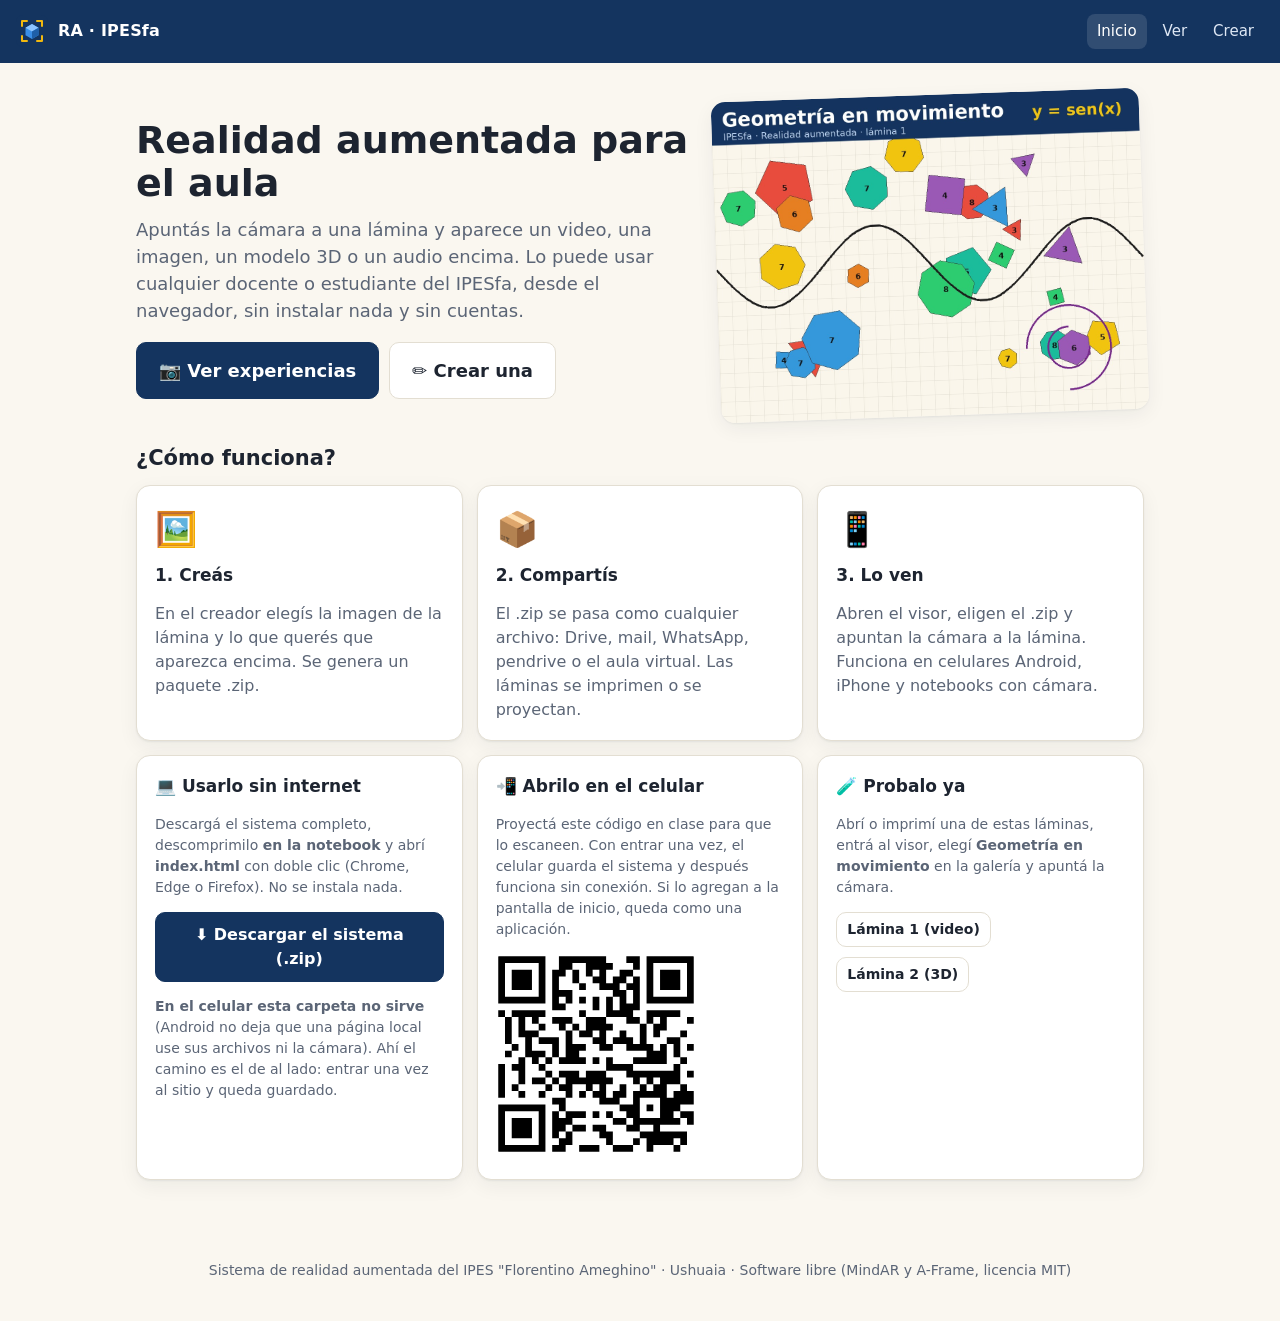
==== index.html @ a8c03796 "Add files via upload" ====
<!doctype html>
<html lang="es">
<head>
<meta charset="utf-8">
<meta name="viewport" content="width=device-width, initial-scale=1, viewport-fit=cover">
<title>Realidad aumentada · IPESfa</title>
<meta name="description" content="Sistema libre para crear y ver experiencias de realidad aumentada desde el navegador.">
<meta name="theme-color" content="#14345f">
<link rel="icon" href="img/icono.svg">
<link rel="manifest" href="manifest.webmanifest">
<style>
  /* Estilos mínimos escritos acá adentro: si el navegador no puede cargar los archivos
     de la carpeta (pasa en los celulares), al menos se lee el aviso de abajo. */
  body { font-family: system-ui, -apple-system, "Segoe UI", Roboto, sans-serif; margin: 0; background: #faf7f0; color: #1d2430; line-height: 1.5; }
  .oculto { display: none !important; }
  #sin-archivos { display: none; max-width: 660px; margin: 0 auto; padding: 22px 16px; }
  #sin-archivos .caja { background: #fff; border: 1px solid #e3ded2; border-radius: 14px; padding: 18px; }
  #sin-archivos h2 { font-size: 21px; margin: 0 0 10px; }
  #sin-archivos li { margin-bottom: 10px; }
  #sin-archivos code { background: #f0ece2; padding: 1px 5px; border-radius: 4px; }
</style>
<link rel="stylesheet" href="css/estilo.css">
<style>
  .heroe { display: grid; grid-template-columns: 1.3fr 1fr; gap: 24px; align-items: center; margin: 10px 0 8px; }
  @media (max-width: 760px) { .heroe { grid-template-columns: 1fr; } }
  .heroe img { width: 100%; border-radius: 14px; box-shadow: var(--sombra); transform: rotate(-2deg); }
  .opcion { display: grid; gap: 8px; align-content: start; text-decoration: none; color: inherit; }
  .opcion .ico { font-size: 34px; }
  .opcion:hover { border-color: var(--azul-2); }
  ol.pasos-uso li { margin-bottom: 6px; }
  #qr svg { width: 200px; height: 200px; background: #fff; border-radius: 8px; }
</style>
<script src="js/archivos.js"></script>
<script src="lib/jszip.min.js"></script>
<script src="lib/qrcode.js"></script>
</head>
<body>
<header class="barra">
  <a class="marca" href="index.html"><img src="img/icono.svg" alt="">RA · IPESfa</a>
  <nav><a href="index.html" aria-current="page">Inicio</a><a href="visor.html">Ver</a><a href="creador.html">Crear</a></nav>
</header>
<main>
  <section class="heroe">
    <div>
      <h1>Realidad aumentada para el aula</h1>
      <p class="bajada">Apuntás la cámara a una lámina y aparece un video, una imagen, un modelo 3D o un audio encima. Lo puede usar cualquier docente o estudiante del IPESfa, desde el navegador, sin instalar nada y sin cuentas.</p>
      <div class="fila">
        <a class="btn primario grande" href="visor.html">📷 Ver experiencias</a>
        <a class="btn grande" href="creador.html">✏️ Crear una</a>
      </div>
    </div>
    <img src="ejemplos/lamina-1-geometria.jpg" alt="Lámina de ejemplo">
  </section>

  <h2>¿Cómo funciona?</h2>
  <div class="grilla">
    <div class="tarjeta opcion"><span class="ico">🖼️</span><h3>1. Creás</h3><p class="suave" style="margin:0">En el creador elegís la imagen de la lámina y lo que querés que aparezca encima. Se genera un paquete .zip.</p></div>
    <div class="tarjeta opcion"><span class="ico">📦</span><h3>2. Compartís</h3><p class="suave" style="margin:0">El .zip se pasa como cualquier archivo: Drive, mail, WhatsApp, pendrive o el aula virtual. Las láminas se imprimen o se proyectan.</p></div>
    <div class="tarjeta opcion"><span class="ico">📱</span><h3>3. Lo ven</h3><p class="suave" style="margin:0">Abren el visor, eligen el .zip y apuntan la cámara a la lámina. Funciona en celulares Android, iPhone y notebooks con cámara.</p></div>
  </div>

  <div class="grilla" style="margin-top:14px">
    <section class="tarjeta" id="caja-kit">
      <h3>💻 Usarlo sin internet</h3>
      <p class="suave chico">Descargá el sistema completo, descomprimilo <b>en la notebook</b> y abrí <b>index.html</b> con doble clic (Chrome, Edge o Firefox). No se instala nada.</p>
      <button class="btn primario" id="kit">⬇️ Descargar el sistema (.zip)</button>
      <p class="chico suave" id="kit-estado"></p>
      <p class="chico suave" style="margin-bottom:0"><b>En el celular esta carpeta no sirve</b> (Android no deja que una página local use sus archivos ni la cámara). Ahí el camino es el de al lado: entrar una vez al sitio y queda guardado.</p>
    </section>
    <section class="tarjeta" id="caja-qr">
      <h3>📲 Abrilo en el celular</h3>
      <p class="suave chico">Proyectá este código en clase para que lo escaneen. Con entrar una vez, el celular guarda el sistema y después funciona sin conexión. Si lo agregan a la pantalla de inicio, queda como una aplicación.</p>
      <div id="qr"></div>
    </section>
    <section class="tarjeta">
      <h3>🧪 Probalo ya</h3>
      <p class="suave chico">Abrí o imprimí una de estas láminas, entrá al visor, elegí <b>Geometría en movimiento</b> en la galería y apuntá la cámara.</p>
      <div class="fila"><a class="btn chico" href="ejemplos/lamina-1-geometria.jpg" target="_blank">Lámina 1 (video)</a><a class="btn chico" href="ejemplos/lamina-2-solidos.jpg" target="_blank">Lámina 2 (3D)</a></div>
      <p class="chico suave" id="ej-offline" style="margin-bottom:0"></p>
    </section>
  </div>
</main>
<footer class="pie">Sistema de realidad aumentada del IPES "Florentino Ameghino" · Ushuaia · Software libre (MindAR y A-Frame, licencia MIT)</footer>
<script>
(function () {
  "use strict";
  const online = location.protocol === "http:" || location.protocol === "https:";
  if (online) {
    const qr = qrcode(0, "M"); qr.addData(location.href.replace(/index\.html.*$/, "").replace(/[?#].*$/, "")); qr.make();
    document.getElementById("qr").innerHTML = qr.createSvgTag({ cellSize: 6, margin: 2, scalable: true });
    if ("serviceWorker" in navigator) navigator.serviceWorker.register("sw.js").catch(() => {});
  } else {
    document.getElementById("caja-qr").classList.add("oculto");
    document.getElementById("caja-kit").innerHTML = "<h3>💻 Estás usando la copia sin internet</h3><p class='suave chico'>Todo funciona desde esta carpeta. Para abrir experiencias, entrá a Ver y elegí el .zip.</p>";
    document.getElementById("ej-offline").innerHTML = "Sin internet la galería no aparece: el paquete de ejemplo está en la carpeta <b>experiencias</b>, abrilo con el botón del visor.";
  }

  const btn = document.getElementById("kit"), est = document.getElementById("kit-estado");
  if (btn) btn.onclick = async () => {
    btn.disabled = true;
    try {
      const zip = new JSZip(), raiz = zip.folder("RA-IPESfa");
      let n = 0;
      const todos = ARCHIVOS_APP.concat(ARCHIVOS_KIT_EXTRA);
      for (const ruta of todos) {
        est.textContent = "Preparando… " + Math.round(100 * n++ / todos.length) + "%";
        const r = await fetch(ruta);
        if (!r.ok) throw new Error("No se pudo bajar " + ruta);
        raiz.file(ruta, await r.arrayBuffer());
      }
      raiz.file("ABRIR-ESTO.txt",
        "SISTEMA DE REALIDAD AUMENTADA - IPESfa\r\n\r\n" +
        "EN LA NOTEBOOK (es para lo que sirve esta carpeta)\r\n" +
        "  Abri index.html con doble clic (Chrome, Edge o Firefox).\r\n" +
        "  No hace falta internet ni instalar nada.\r\n" +
        "  Cuando el navegador pida permiso para la camara, aceptalo.\r\n" +
        "  Si preferis un solo archivo: visor-un-archivo.html o creador-un-archivo.html.\r\n\r\n" +
        "EN EL CELULAR (esta carpeta NO sirve)\r\n" +
        "  Android no deja que una pagina guardada en el telefono use los demas\r\n" +
        "  archivos de su carpeta, y tampoco le da permiso de camara.\r\n" +
        "  Entra UNA VEZ al sitio publicado, con internet. Queda guardado en el\r\n" +
        "  telefono y despues abre sin conexion, hasta en modo avion.\r\n" +
        "  Conviene agregarlo a la pantalla de inicio: queda como una app mas.\r\n");
      const blob = await zip.generateAsync({ type: "blob", compression: "DEFLATE" });
      const a = document.createElement("a"); a.href = URL.createObjectURL(blob); a.download = "RA-IPESfa-sin-internet.zip"; a.click();
      est.textContent = "Listo (" + (blob.size / 1048576).toFixed(1) + " MB).";
    } catch (e) { est.textContent = "Error: " + e.message; }
    btn.disabled = false;
  };
})();
</script>
<div id="sin-archivos">
  <div class="caja">
    <h2>Así no se puede abrir en el celular</h2>
    <p>Android no deja que una página guardada en el teléfono use los demás archivos de su carpeta. Por eso la ves sin formato y los botones no responden. En la notebook, en cambio, anda bien.</p>
    <p><b>En el celular tenés dos caminos:</b></p>
    <ol>
      <li><b>El recomendado:</b> entrá una vez al sitio publicado, con internet. Queda guardado en el teléfono y de ahí en adelante abre sin conexión, incluso en modo avión. Si lo agregás a la pantalla de inicio, queda como una aplicación más.</li>
      <li>Abrir <code>visor-un-archivo.html</code> o <code>creador-un-archivo.html</code>, que están en esta misma carpeta y traen todo adentro. Vas a ver la pantalla bien, pero la cámara igual necesita que la página venga de internet: el teléfono no le da permiso a un archivo suelto.</li>
    </ol>
  </div>
</div>
<script>
/* Si los archivos de la carpeta no se cargaron, mostramos el aviso en vez de una página muerta. */
window.addEventListener("load", function () {
  var jsOk = (typeof JSZip !== "undefined");
  var barra = document.querySelector("header.barra");
  var cssOk = barra && getComputedStyle(barra).backgroundColor === "rgb(20, 52, 95)";
  if (jsOk && cssOk) return;
  var sin = document.getElementById("sin-archivos");
  document.querySelectorAll("main, header, footer").forEach(function (e) { e.style.display = "none"; });
  sin.style.display = "block";
});
</script>
</body>
</html>
---- css/estilo.css ----
:root {
  --azul: #14345f;
  --azul-2: #1f4f8a;
  --ambar: #f1b80f;
  --papel: #faf7f0;
  --tarjeta: #ffffff;
  --texto: #1d2430;
  --suave: #5b6576;
  --borde: #e3ded2;
  --ok: #1e8e5a;
  --aviso: #c27c0e;
  --mal: #c0392b;
  --radio: 14px;
  --sombra: 0 1px 2px rgba(20, 30, 50, .06), 0 6px 20px rgba(20, 30, 50, .06);
  color-scheme: light;
}
@media (prefers-color-scheme: dark) {
  :root {
    --papel: #12161d; --tarjeta: #1b212b; --texto: #e8ebf0; --suave: #9aa5b6; --borde: #2b3442;
    --azul-2: #6ea0e0; --sombra: 0 1px 2px rgba(0,0,0,.3), 0 6px 20px rgba(0,0,0,.25); color-scheme: dark;
  }
}
* { box-sizing: border-box; }
html, body { margin: 0; }
body {
  font-family: system-ui, -apple-system, "Segoe UI", Roboto, Ubuntu, "Noto Sans", sans-serif;
  background: var(--papel); color: var(--texto); line-height: 1.5; font-size: 16px;
}
a { color: var(--azul-2); }
.barra {
  background: var(--azul); color: #fff; padding: 14px 16px;
  display: flex; align-items: center; gap: 12px; flex-wrap: wrap;
}
.barra .marca { display: flex; align-items: center; gap: 10px; color: #fff; text-decoration: none; font-weight: 700; letter-spacing: .2px; }
.barra .marca img { width: 32px; height: 32px; }
.barra nav { margin-left: auto; display: flex; gap: 6px; flex-wrap: wrap; }
.barra nav a { color: #dfe8f5; text-decoration: none; padding: 6px 10px; border-radius: 8px; font-size: 15px; }
.barra nav a:hover, .barra nav a[aria-current] { background: rgba(255,255,255,.12); color: #fff; }
main { max-width: 1040px; margin: 0 auto; padding: 22px 16px 60px; }
h1 { font-size: clamp(26px, 4.5vw, 38px); line-height: 1.15; margin: 8px 0 10px; }
h2 { font-size: 21px; margin: 28px 0 10px; }
h3 { font-size: 17px; margin: 0 0 6px; }
p.bajada { color: var(--suave); font-size: 18px; margin-top: 0; max-width: 720px; }
.tarjeta { background: var(--tarjeta); border: 1px solid var(--borde); border-radius: var(--radio); padding: 18px; box-shadow: var(--sombra); }
.grilla { display: grid; gap: 14px; grid-template-columns: repeat(auto-fill, minmax(250px, 1fr)); }
.btn {
  appearance: none; border: 1px solid var(--borde); background: var(--tarjeta); color: var(--texto);
  font: inherit; font-weight: 600; padding: 10px 16px; border-radius: 10px; cursor: pointer;
  display: inline-flex; align-items: center; gap: 8px; text-decoration: none; min-height: 44px;
}
.btn:hover { border-color: var(--azul-2); }
.btn:disabled { opacity: .5; cursor: not-allowed; }
.btn.primario { background: var(--azul); color: #fff; border-color: var(--azul); }
.btn.primario:hover { background: var(--azul-2); }
.btn.grande { font-size: 18px; padding: 14px 22px; min-height: 54px; }
.btn.chico { padding: 6px 10px; min-height: 34px; font-size: 14px; }
.btn.peligro { color: var(--mal); }
.fila { display: flex; gap: 10px; flex-wrap: wrap; align-items: center; }
.suave { color: var(--suave); }
.chico { font-size: 14px; }
.oculto { display: none !important; }
.zona-soltar {
  border: 2px dashed var(--borde); border-radius: var(--radio); padding: 26px 16px; text-align: center;
  color: var(--suave); transition: border-color .15s, background .15s; cursor: pointer; background: var(--tarjeta);
}
.zona-soltar.encima { border-color: var(--azul-2); background: rgba(31,79,138,.06); }
.aviso { border-left: 4px solid var(--aviso); background: rgba(241,184,15,.12); padding: 10px 14px; border-radius: 8px; }
.error { border-left: 4px solid var(--mal); background: rgba(192,57,43,.1); padding: 10px 14px; border-radius: 8px; }
.okmsg { border-left: 4px solid var(--ok); background: rgba(30,142,90,.1); padding: 10px 14px; border-radius: 8px; }
.item-lista { display: flex; gap: 12px; align-items: center; padding: 10px; border: 1px solid var(--borde); border-radius: 12px; background: var(--tarjeta); }
.item-lista img { width: 64px; height: 64px; object-fit: cover; border-radius: 8px; background: #ddd; flex: none; }
.item-lista .info { flex: 1; min-width: 0; }
.item-lista .info b { display: block; overflow: hidden; text-overflow: ellipsis; white-space: nowrap; }
.lista { display: grid; gap: 10px; }
.miniaturas { display: flex; gap: 10px; flex-wrap: wrap; }
.miniaturas figure { margin: 0; width: 140px; }
.miniaturas img { width: 140px; height: 105px; object-fit: contain; background: #eee; border-radius: 8px; border: 1px solid var(--borde); }
.miniaturas figcaption { font-size: 13px; color: var(--suave); }
label.campo { display: grid; gap: 4px; font-weight: 600; font-size: 15px; }
input[type=text], textarea, select {
  font: inherit; padding: 9px 11px; border-radius: 9px; border: 1px solid var(--borde); background: var(--tarjeta); color: var(--texto); width: 100%;
}
textarea { min-height: 70px; resize: vertical; }
input[type=range] { width: 100%; }
.progreso { height: 10px; background: var(--borde); border-radius: 99px; overflow: hidden; }
.progreso > div { height: 100%; width: 0; background: var(--azul-2); transition: width .2s; }
footer.pie { text-align: center; color: var(--suave); font-size: 14px; padding: 20px 16px 40px; }

/* ---- Pantalla de RA ---- */
#ra { position: fixed; inset: 0; z-index: 50; background: #000; overflow: hidden; }
.ra-hud { position: fixed; z-index: 60; left: 0; right: 0; top: 0; display: flex; gap: 8px; padding: 12px; justify-content: space-between; pointer-events: none; }
.ra-hud .btn { pointer-events: auto; background: rgba(0,0,0,.55); color: #fff; border-color: rgba(255,255,255,.25); backdrop-filter: blur(4px); }
.ra-escaneo {
  position: fixed; z-index: 60; left: 50%; bottom: 22px; transform: translateX(-50%); width: min(92vw, 520px);
  background: rgba(0,0,0,.62); color: #fff; border-radius: 16px; padding: 12px 14px; text-align: center; pointer-events: none;
  backdrop-filter: blur(4px);
}
.ra-escaneo .tiras { display: flex; gap: 8px; justify-content: center; margin-top: 8px; overflow: hidden; }
.ra-escaneo img { height: 54px; border-radius: 6px; border: 2px solid rgba(255,255,255,.7); }
.ra-escaneo .mira { width: 46px; height: 46px; margin: 0 auto 6px; border: 3px solid var(--ambar); border-radius: 10px; animation: latido 1.4s ease-in-out infinite; }
@keyframes latido { 50% { transform: scale(.82); opacity: .6; } }
.ra-cargando { position: fixed; z-index: 61; inset: 0; display: grid; place-items: center; color: #fff; text-align: center; pointer-events: none; }
.ra-cargando .rueda { width: 48px; height: 48px; border: 5px solid rgba(255,255,255,.25); border-top-color: var(--ambar); border-radius: 50%; animation: gira 1s linear infinite; margin: 0 auto 12px; }
@keyframes gira { to { transform: rotate(360deg); } }
.ra-error { position: fixed; z-index: 62; left: 16px; right: 16px; top: 80px; background: #fff; color: #222; border-radius: 14px; padding: 16px; max-width: 520px; margin: 0 auto; }
.a-enter-vr, .a-enter-ar, .a-orientation-modal { display: none !important; }
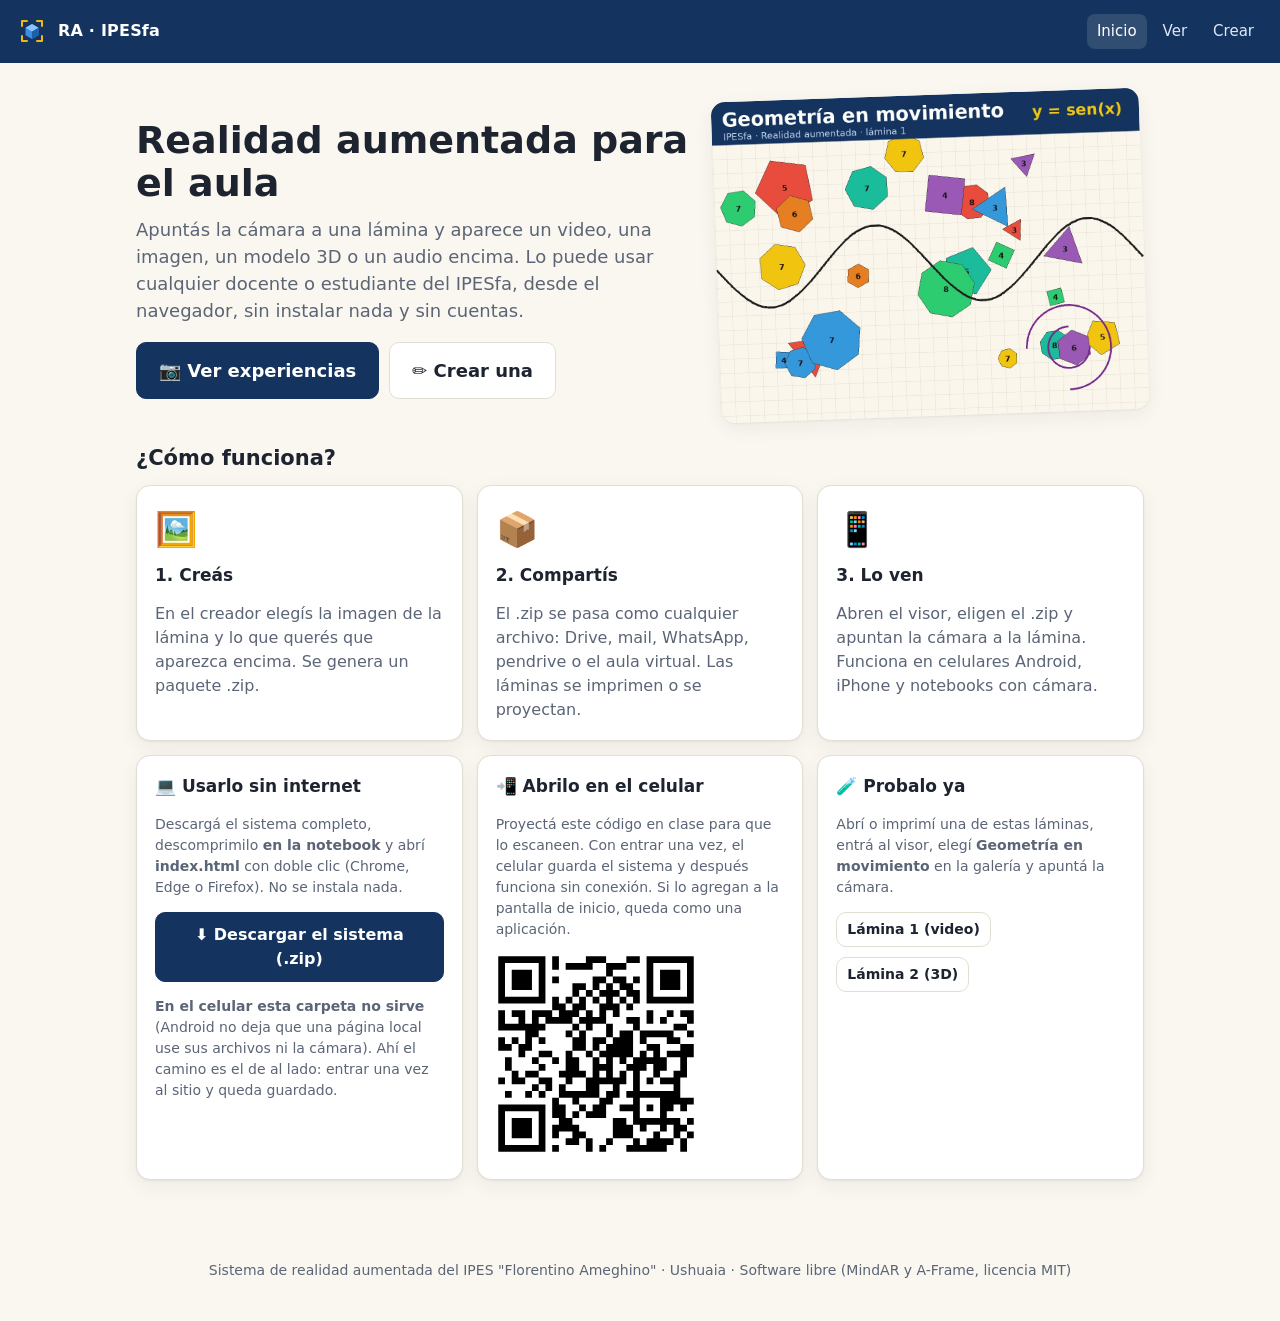
==== commit 7c022f11: "Add files via upload" ====
--- a/index.html
+++ b/index.html
@@ -133,11 +133,12 @@
   <div class="caja">
     <h2>Así no se puede abrir en el celular</h2>
     <p>Android no deja que una página guardada en el teléfono use los demás archivos de su carpeta. Por eso la ves sin formato y los botones no responden. En la notebook, en cambio, anda bien.</p>
-    <p><b>En el celular tenés dos caminos:</b></p>
+    <p><b>En el celular hay dos caminos, los dos sin instalar nada en el teléfono:</b></p>
     <ol>
-      <li><b>El recomendado:</b> entrá una vez al sitio publicado, con internet. Queda guardado en el teléfono y de ahí en adelante abre sin conexión, incluso en modo avión. Si lo agregás a la pantalla de inicio, queda como una aplicación más.</li>
-      <li>Abrir <code>visor-un-archivo.html</code> o <code>creador-un-archivo.html</code>, que están en esta misma carpeta y traen todo adentro. Vas a ver la pantalla bien, pero la cámara igual necesita que la página venga de internet: el teléfono no le da permiso a un archivo suelto.</li>
+      <li><b>Sin internet, sirviendo desde la notebook.</b> Abrí una terminal en esta carpeta y corré <code>python3 servidor.py</code>. Te muestra una dirección tipo <code>https://192.168.0.10:8443</code>: los celulares entran ahí estando en la misma red Wi-Fi. La primera vez el navegador avisa que el certificado no es conocido, se toca Configuración avanzada y Continuar. De ahí en más la cámara funciona.</li>
+      <li><b>Con internet una sola vez.</b> Entrás al sitio publicado y queda guardado en el teléfono: después abre sin conexión, hasta en modo avión. Sirve para que se lo lleven a la casa.</li>
     </ol>
+    <p class="chico">En esta carpeta también están <code>visor-un-archivo.html</code> y <code>creador-un-archivo.html</code>, que traen todo adentro: en el celular se ven bien y permiten armar experiencias, pero para la cámara hace falta alguno de los dos caminos de arriba.</p>
   </div>
 </div>
 <script>
--- a/css/estilo.css
+++ b/css/estilo.css
@@ -104,3 +104,22 @@
 @keyframes gira { to { transform: rotate(360deg); } }
 .ra-error { position: fixed; z-index: 62; left: 16px; right: 16px; top: 80px; background: #fff; color: #222; border-radius: 14px; padding: 16px; max-width: 520px; margin: 0 auto; }
 .a-enter-vr, .a-enter-ar, .a-orientation-modal { display: none !important; }
+
+/* ---- Lector de QR ---- */
+.qr-capa { position: fixed; inset: 0; z-index: 70; background: #000; display: grid; place-items: center; }
+.qr-capa .qr-video { position: absolute; inset: 0; width: 100%; height: 100%; object-fit: cover; }
+.qr-capa .qr-marco { position: relative; width: min(68vw, 280px); aspect-ratio: 1; border: 3px solid var(--ambar); border-radius: 18px; box-shadow: 0 0 0 100vmax rgba(0,0,0,.45); }
+.qr-capa .qr-texto { position: absolute; left: 16px; right: 16px; bottom: 112px; text-align: center; color: #fff; font-weight: 600; text-shadow: 0 1px 4px #000; }
+.qr-capa .qr-cerrar { position: absolute; left: 50%; transform: translateX(-50%); bottom: 36px; background: rgba(0,0,0,.6); color: #fff; border-color: rgba(255,255,255,.3); }
+
+/* ---- Hoja para imprimir ---- */
+.hoja { max-width: 760px; margin: 0 auto; }
+.hoja .lamina-img { width: 100%; border: 1px solid #ccc; border-radius: 6px; }
+.hoja .pie-qr { display: flex; gap: 18px; align-items: center; margin-top: 14px; }
+.hoja .pie-qr svg { width: 150px; height: 150px; flex: none; background: #fff; }
+@media print {
+  body { background: #fff; }
+  .barra, .pie, .no-imprimir { display: none !important; }
+  .hoja { max-width: none; }
+  .hoja .salto { page-break-after: always; }
+}
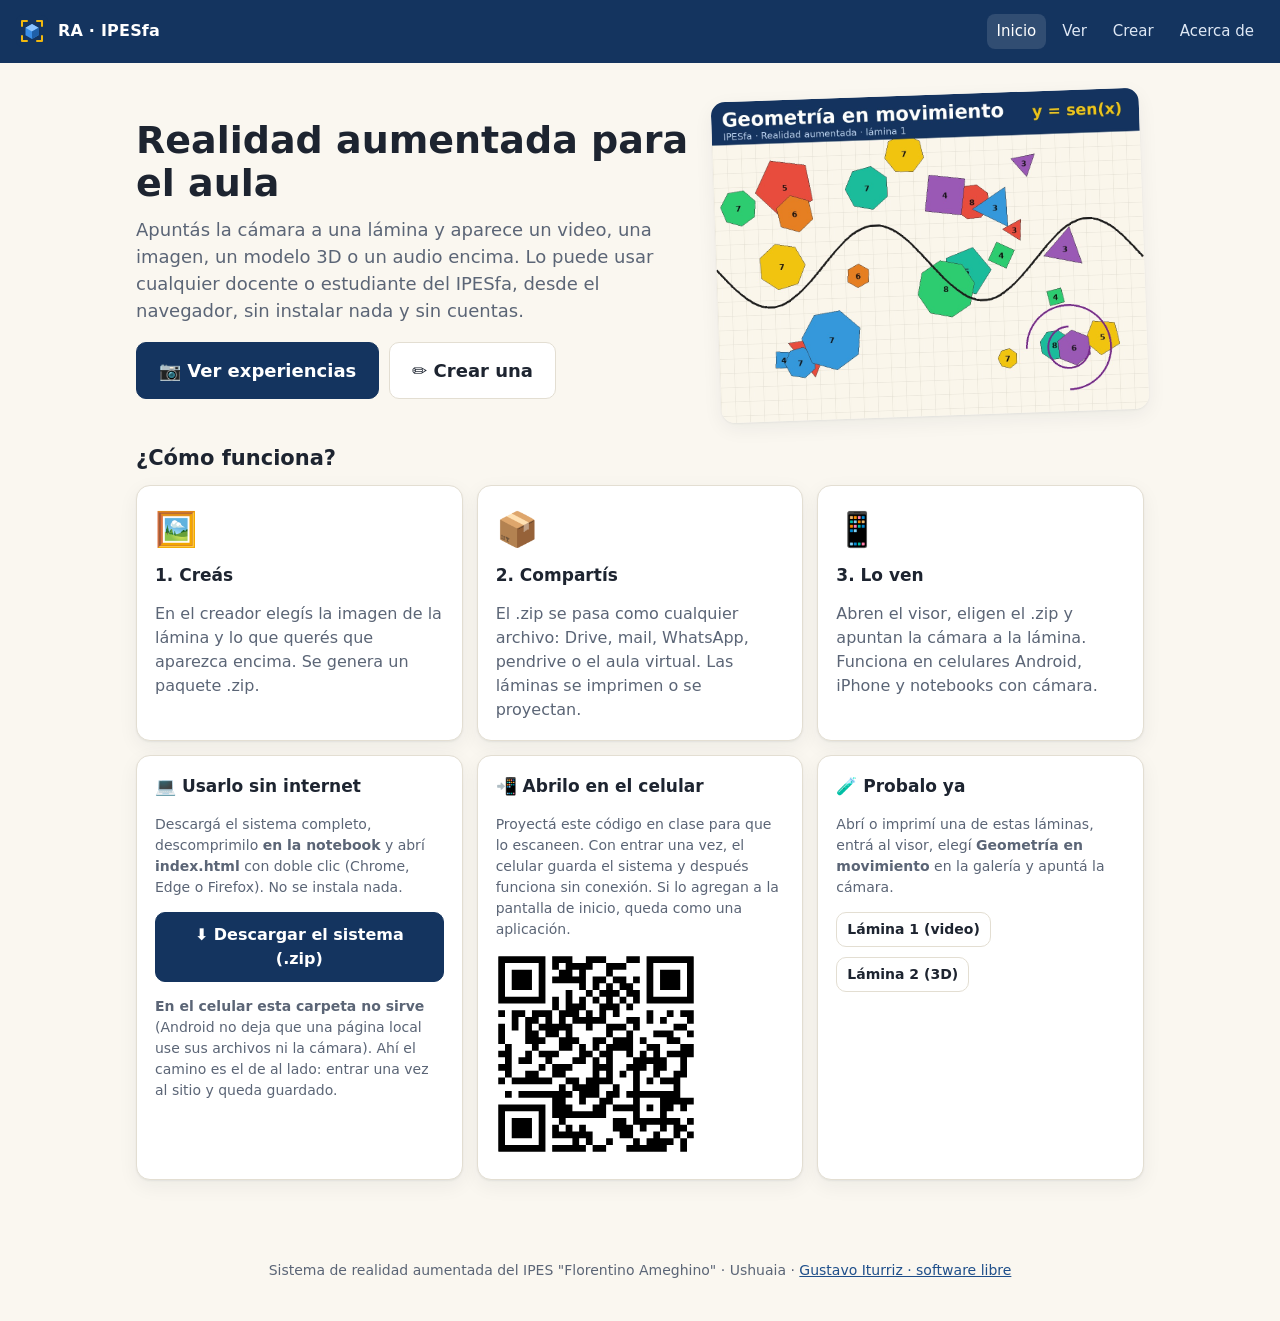
==== commit c942545c: "Add files via upload" ====
--- a/index.html
+++ b/index.html
@@ -37,7 +37,7 @@
 <body>
 <header class="barra">
   <a class="marca" href="index.html"><img src="img/icono.svg" alt="">RA · IPESfa</a>
-  <nav><a href="index.html" aria-current="page">Inicio</a><a href="visor.html">Ver</a><a href="creador.html">Crear</a></nav>
+  <nav><a href="index.html" aria-current="page">Inicio</a><a href="visor.html">Ver</a><a href="creador.html">Crear</a><a href="acerca.html">Acerca de</a></nav>
 </header>
 <main>
   <section class="heroe">
@@ -80,7 +80,7 @@
     </section>
   </div>
 </main>
-<footer class="pie">Sistema de realidad aumentada del IPES "Florentino Ameghino" · Ushuaia · Software libre (MindAR y A-Frame, licencia MIT)</footer>
+<footer class="pie">Sistema de realidad aumentada del IPES "Florentino Ameghino" · Ushuaia · <a href="acerca.html">Gustavo Iturriz · software libre</a></footer>
 <script>
 (function () {
   "use strict";
--- a/css/estilo.css
+++ b/css/estilo.css
@@ -60,9 +60,19 @@
 .chico { font-size: 14px; }
 .oculto { display: none !important; }
 .zona-soltar {
-  border: 2px dashed var(--borde); border-radius: var(--radio); padding: 26px 16px; text-align: center;
+  display: grid; justify-items: center; gap: 4px;
+  border: 2px dashed var(--borde); border-radius: var(--radio); padding: 24px 16px; text-align: center;
   color: var(--suave); transition: border-color .15s, background .15s; cursor: pointer; background: var(--tarjeta);
 }
+.zona-soltar .icono { font-size: 40px; line-height: 1; }
+.zona-soltar .titulo { font-size: 18px; color: var(--texto); }
+/* Las dos formas de abrir una experiencia, una al lado de la otra */
+.entrada { display: grid; gap: 12px; grid-template-columns: 1fr 1fr; align-items: stretch; }
+.entrada > * { margin: 0; }
+.entrada .btn { justify-content: center; flex-direction: column; gap: 6px; padding: 24px 16px; border-radius: var(--radio); text-align: center; }
+.entrada .btn .icono { font-size: 40px; line-height: 1; }
+.entrada .btn .chico { font-weight: 400; opacity: .85; }
+@media (max-width: 560px) { .entrada { grid-template-columns: 1fr; } }
 .zona-soltar.encima { border-color: var(--azul-2); background: rgba(31,79,138,.06); }
 .aviso { border-left: 4px solid var(--aviso); background: rgba(241,184,15,.12); padding: 10px 14px; border-radius: 8px; }
 .error { border-left: 4px solid var(--mal); background: rgba(192,57,43,.1); padding: 10px 14px; border-radius: 8px; }
@@ -123,3 +133,36 @@
   .hoja { max-width: none; }
   .hoja .salto { page-break-after: always; }
 }
+
+/* Pantallas angostas: que la fila de cada experiencia no se desborde */
+@media (max-width: 430px) {
+  .item-lista { flex-wrap: wrap; }
+  .item-lista .btn { flex: 1 1 100%; justify-content: center; }
+  .item-lista .info { flex: 1 1 60%; }
+}
+
+.ra-enlace {
+  position: fixed; z-index: 63; left: 50%; transform: translateX(-50%); bottom: 96px;
+  background: rgba(20,52,95,.92); color: #fff; border-color: rgba(255,255,255,.25);
+  backdrop-filter: blur(4px); max-width: 86vw;
+}
+
+/* Cartel de rompecabezas completado */
+.ra-festejo {
+  position: fixed; z-index: 64; left: 50%; top: 50%; transform: translate(-50%, -50%) scale(1);
+  background: rgba(20,52,95,.94); color: #fff; padding: 22px 30px; border-radius: 20px;
+  font-size: 26px; font-weight: 700; text-align: center; max-width: 84vw;
+  box-shadow: 0 10px 40px rgba(0,0,0,.45); animation: festejo .45s ease-out;
+  display: grid; gap: 8px; justify-items: center; transition: opacity .7s, transform .7s;
+}
+.ra-festejo span { font-size: 46px; }
+.ra-festejo.se-va { opacity: 0; transform: translate(-50%, -50%) scale(.9); }
+@keyframes festejo { from { transform: translate(-50%, -50%) scale(.6); opacity: 0; } }
+
+/* Tira de imágenes a ordenar, en el creador */
+.tira-fotos { display: flex; gap: 8px; flex-wrap: wrap; margin: 6px 0; }
+.foto-orden { position: relative; width: 92px; display: grid; gap: 4px; justify-items: center; }
+.foto-orden img { width: 92px; height: 70px; object-fit: contain; background: #fff; border: 1px solid var(--borde); border-radius: 6px; }
+.foto-orden .num { position: absolute; left: 4px; top: 4px; background: var(--azul); color: #fff; border-radius: 99px; width: 22px; height: 22px; display: grid; place-items: center; font-size: 12px; font-weight: 700; }
+.foto-orden .flechas { display: flex; gap: 4px; }
+.foto-orden .flechas .btn { padding: 2px 8px; min-height: 28px; }
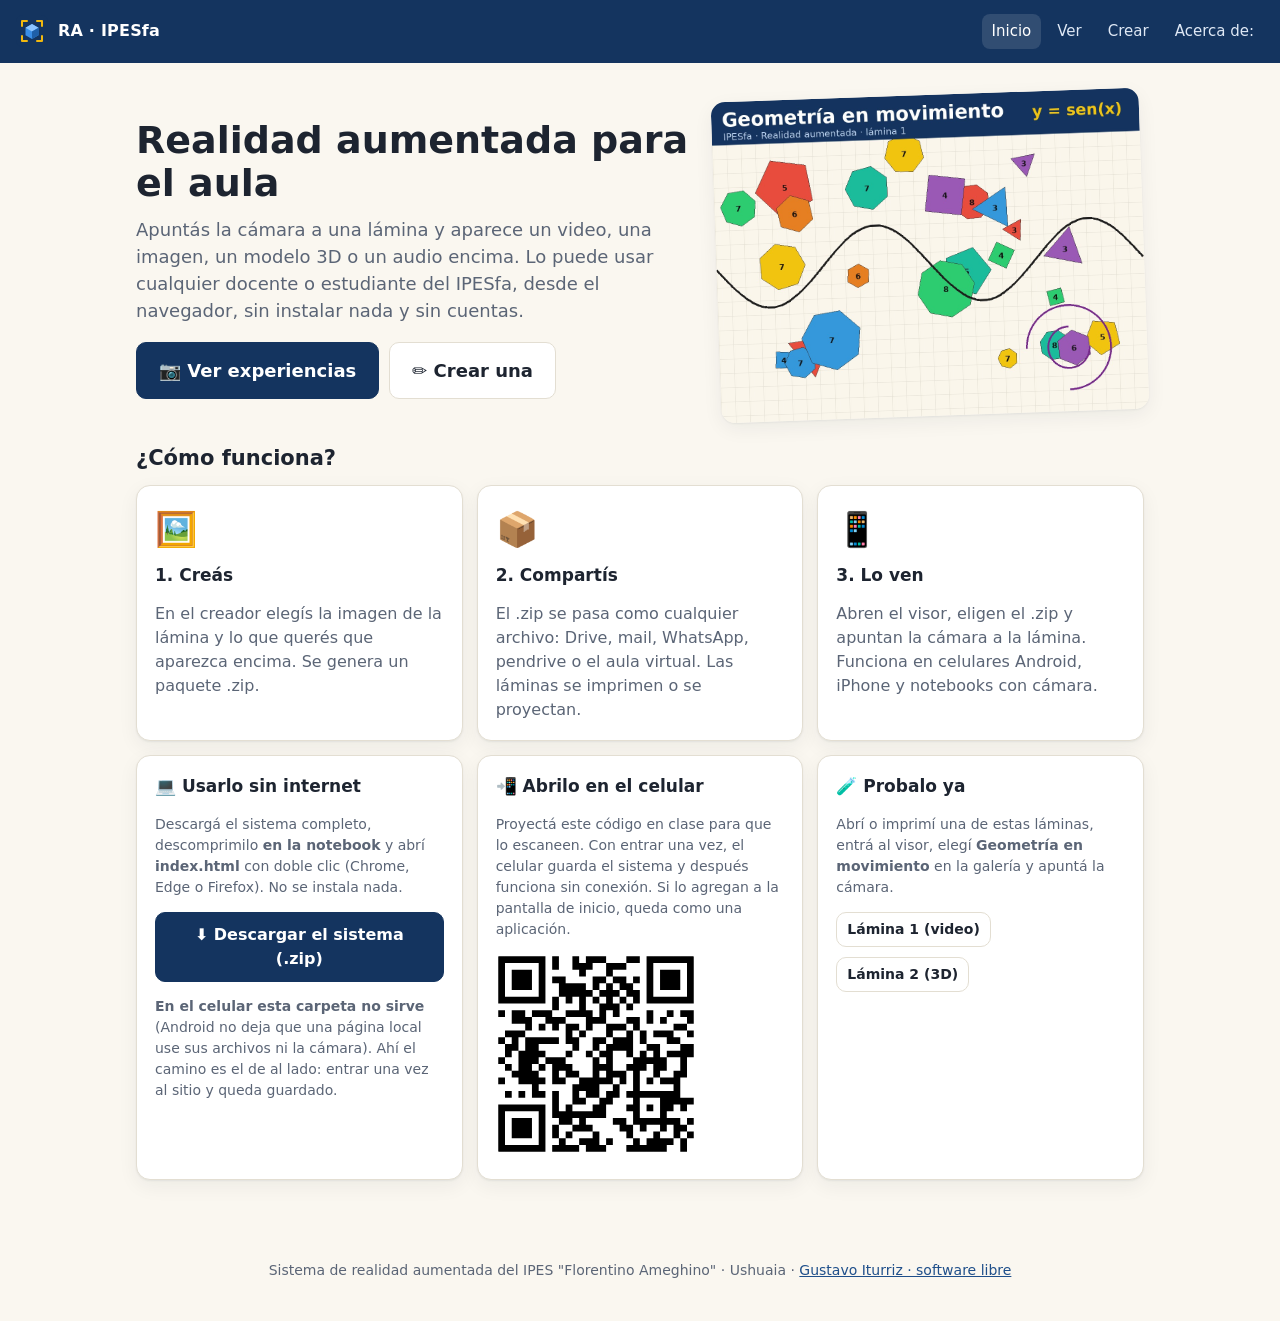
==== commit e3d215db: "Update index.html" ====
--- a/index.html
+++ b/index.html
@@ -37,7 +37,7 @@
 <body>
 <header class="barra">
   <a class="marca" href="index.html"><img src="img/icono.svg" alt="">RA · IPESfa</a>
-  <nav><a href="index.html" aria-current="page">Inicio</a><a href="visor.html">Ver</a><a href="creador.html">Crear</a><a href="acerca.html">Acerca de</a></nav>
+  <nav><a href="index.html" aria-current="page">Inicio</a><a href="visor.html">Ver</a><a href="creador.html">Crear</a><a href="acerca.html">Acerca de:</a></nav>
 </header>
 <main>
   <section class="heroe">
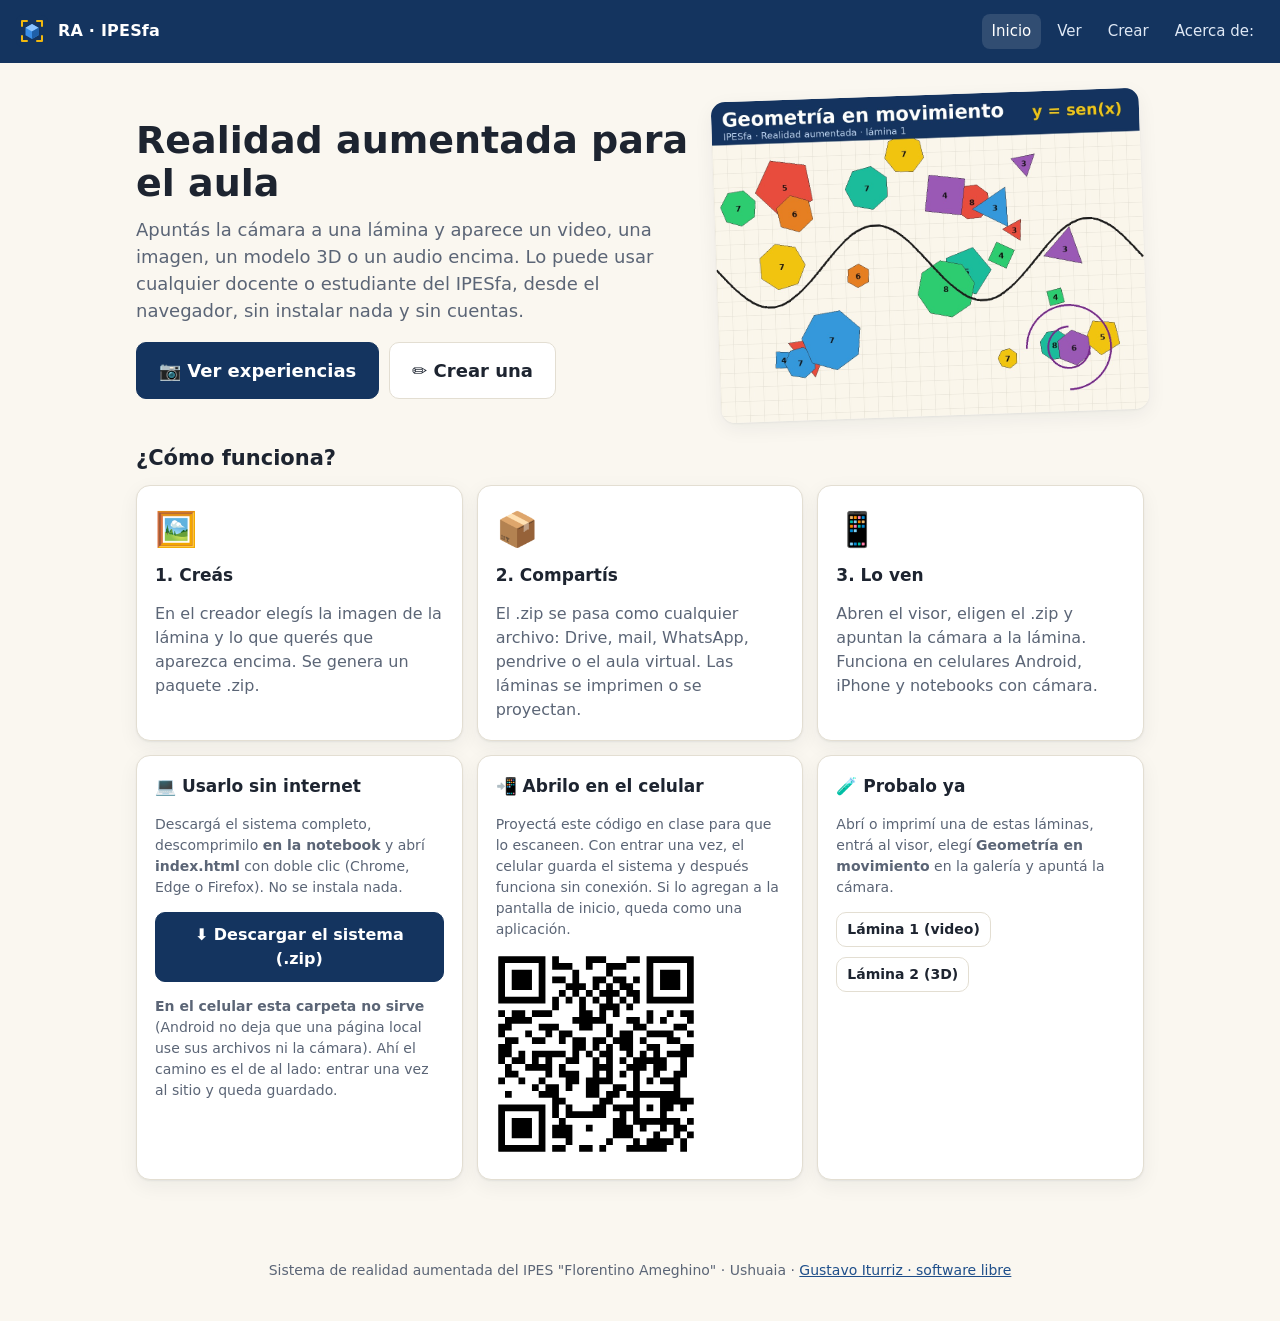
==== commit 23d2c24c: "Update index.html" ====
--- a/index.html
+++ b/index.html
@@ -109,7 +109,7 @@
         raiz.file(ruta, await r.arrayBuffer());
       }
       raiz.file("ABRIR-ESTO.txt",
-        "SISTEMA DE REALIDAD AUMENTADA - IPESfa\r\n\r\n" +
+        "SISTEMA DE REALIDAD AUMENTADA - IPESfa \r\n\r\n" +
         "EN LA NOTEBOOK (es para lo que sirve esta carpeta)\r\n" +
         "  Abri index.html con doble clic (Chrome, Edge o Firefox).\r\n" +
         "  No hace falta internet ni instalar nada.\r\n" +
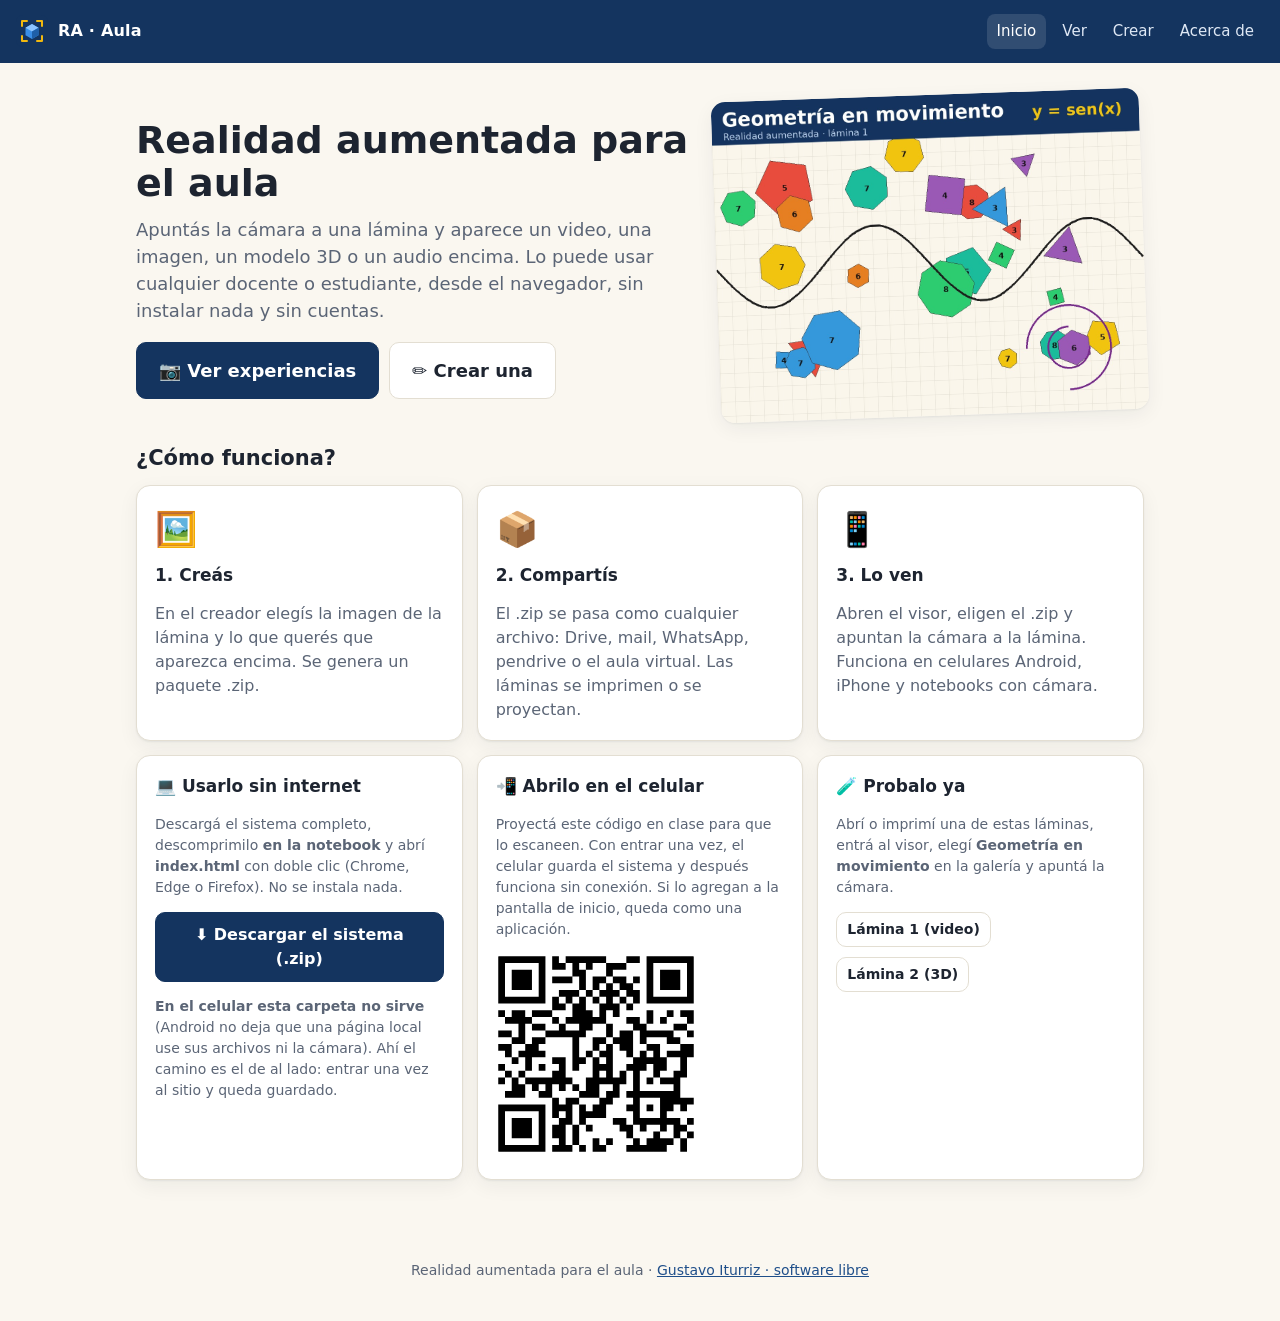
==== commit a5424f74: "Add files via upload" ====
--- a/index.html
+++ b/index.html
@@ -3,7 +3,7 @@
 <head>
 <meta charset="utf-8">
 <meta name="viewport" content="width=device-width, initial-scale=1, viewport-fit=cover">
-<title>Realidad aumentada · IPESfa</title>
+<title>Realidad aumentada para el aula</title>
 <meta name="description" content="Sistema libre para crear y ver experiencias de realidad aumentada desde el navegador.">
 <meta name="theme-color" content="#14345f">
 <link rel="icon" href="img/icono.svg">
@@ -36,14 +36,14 @@
 </head>
 <body>
 <header class="barra">
-  <a class="marca" href="index.html"><img src="img/icono.svg" alt="">RA · IPESfa</a>
-  <nav><a href="index.html" aria-current="page">Inicio</a><a href="visor.html">Ver</a><a href="creador.html">Crear</a><a href="acerca.html">Acerca de:</a></nav>
+  <a class="marca" href="index.html"><img src="img/icono.svg" alt="">RA · Aula</a>
+  <nav><a href="index.html" aria-current="page">Inicio</a><a href="visor.html">Ver</a><a href="creador.html">Crear</a><a href="acerca.html">Acerca de</a></nav>
 </header>
 <main>
   <section class="heroe">
     <div>
       <h1>Realidad aumentada para el aula</h1>
-      <p class="bajada">Apuntás la cámara a una lámina y aparece un video, una imagen, un modelo 3D o un audio encima. Lo puede usar cualquier docente o estudiante del IPESfa, desde el navegador, sin instalar nada y sin cuentas.</p>
+      <p class="bajada">Apuntás la cámara a una lámina y aparece un video, una imagen, un modelo 3D o un audio encima. Lo puede usar cualquier docente o estudiante, desde el navegador, sin instalar nada y sin cuentas.</p>
       <div class="fila">
         <a class="btn primario grande" href="visor.html">📷 Ver experiencias</a>
         <a class="btn grande" href="creador.html">✏️ Crear una</a>
@@ -80,7 +80,7 @@
     </section>
   </div>
 </main>
-<footer class="pie">Sistema de realidad aumentada del IPES "Florentino Ameghino" · Ushuaia · <a href="acerca.html">Gustavo Iturriz · software libre</a></footer>
+<footer class="pie">Realidad aumentada para el aula · <a href="acerca.html">Gustavo Iturriz · software libre</a></footer>
 <script>
 (function () {
   "use strict";
@@ -99,7 +99,7 @@
   if (btn) btn.onclick = async () => {
     btn.disabled = true;
     try {
-      const zip = new JSZip(), raiz = zip.folder("RA-IPESfa");
+      const zip = new JSZip(), raiz = zip.folder("realidad-aumentada");
       let n = 0;
       const todos = ARCHIVOS_APP.concat(ARCHIVOS_KIT_EXTRA);
       for (const ruta of todos) {
@@ -109,7 +109,7 @@
         raiz.file(ruta, await r.arrayBuffer());
       }
       raiz.file("ABRIR-ESTO.txt",
-        "SISTEMA DE REALIDAD AUMENTADA - IPESfa \r\n\r\n" +
+        "REALIDAD AUMENTADA PARA EL AULA\r\n\r\n" +
         "EN LA NOTEBOOK (es para lo que sirve esta carpeta)\r\n" +
         "  Abri index.html con doble clic (Chrome, Edge o Firefox).\r\n" +
         "  No hace falta internet ni instalar nada.\r\n" +
@@ -122,7 +122,7 @@
         "  telefono y despues abre sin conexion, hasta en modo avion.\r\n" +
         "  Conviene agregarlo a la pantalla de inicio: queda como una app mas.\r\n");
       const blob = await zip.generateAsync({ type: "blob", compression: "DEFLATE" });
-      const a = document.createElement("a"); a.href = URL.createObjectURL(blob); a.download = "RA-IPESfa-sin-internet.zip"; a.click();
+      const a = document.createElement("a"); a.href = URL.createObjectURL(blob); a.download = "realidad-aumentada-sin-internet.zip"; a.click();
       est.textContent = "Listo (" + (blob.size / 1048576).toFixed(1) + " MB).";
     } catch (e) { est.textContent = "Error: " + e.message; }
     btn.disabled = false;
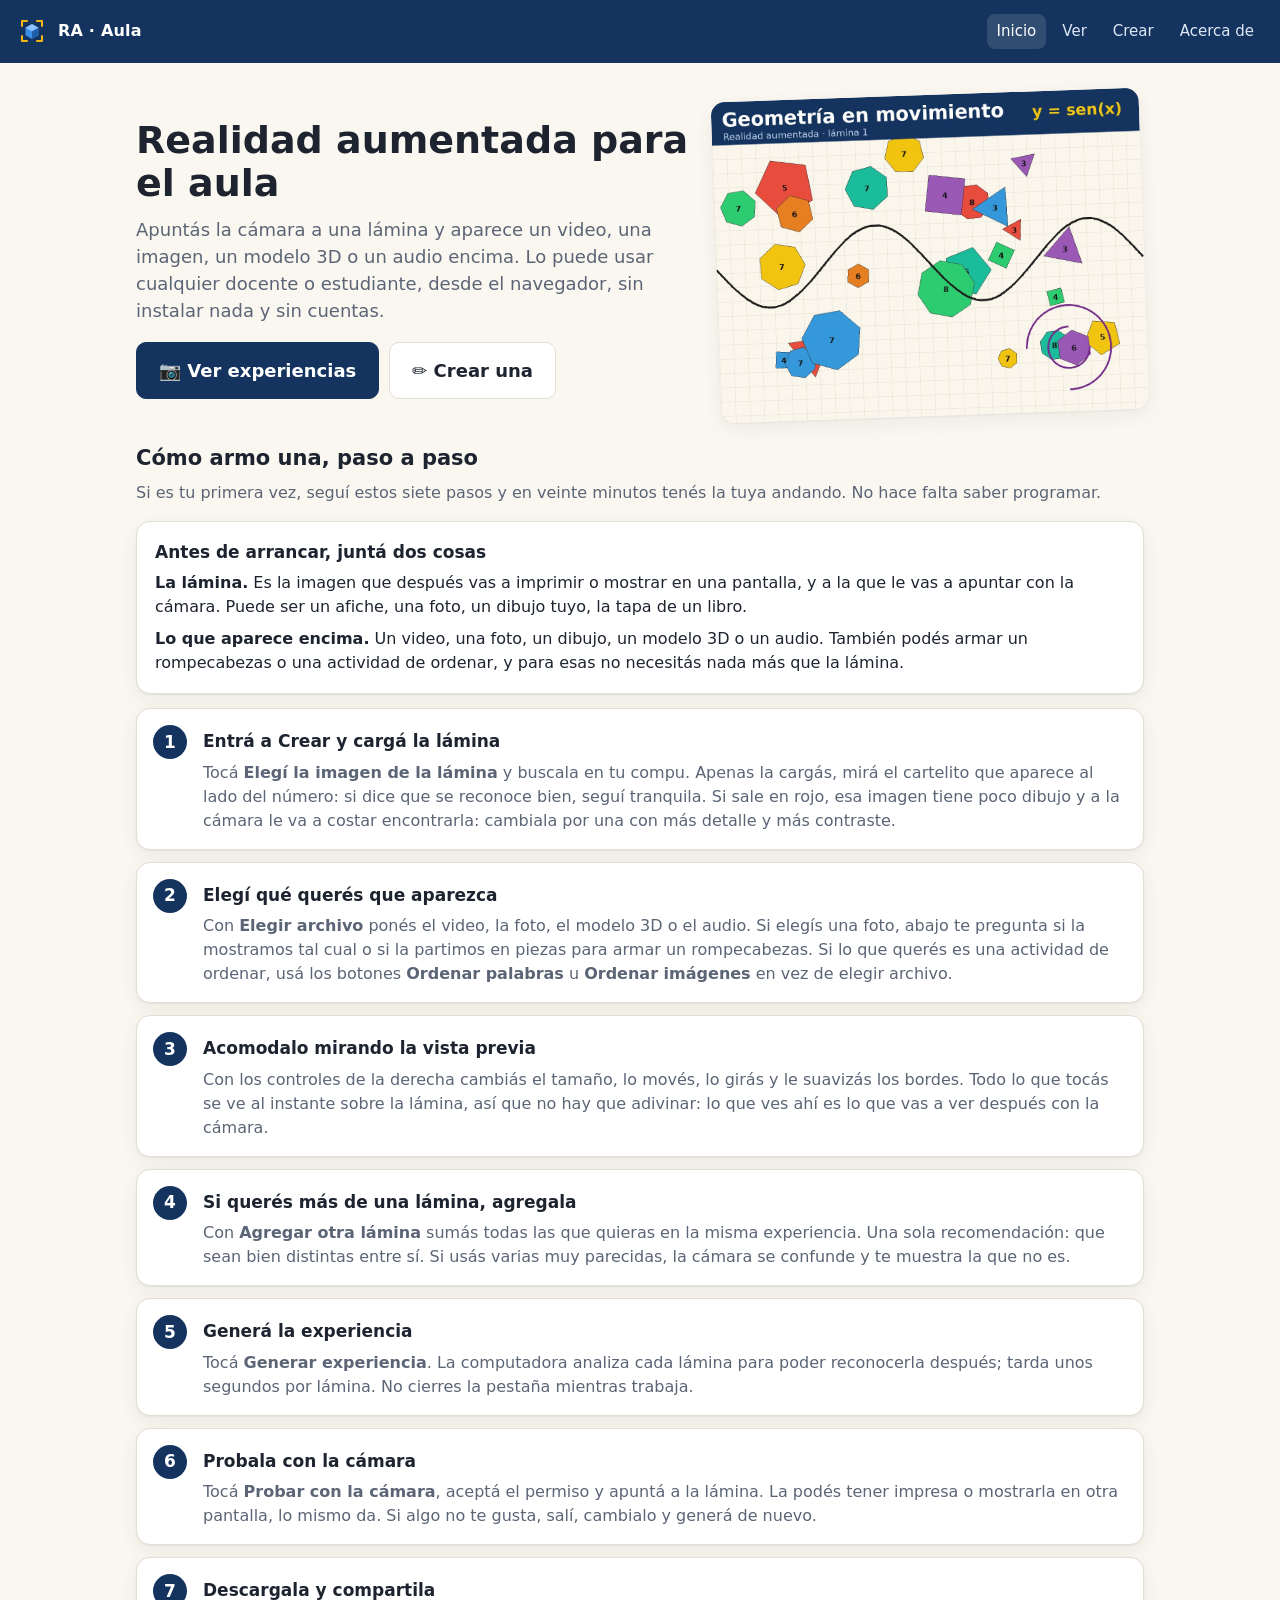
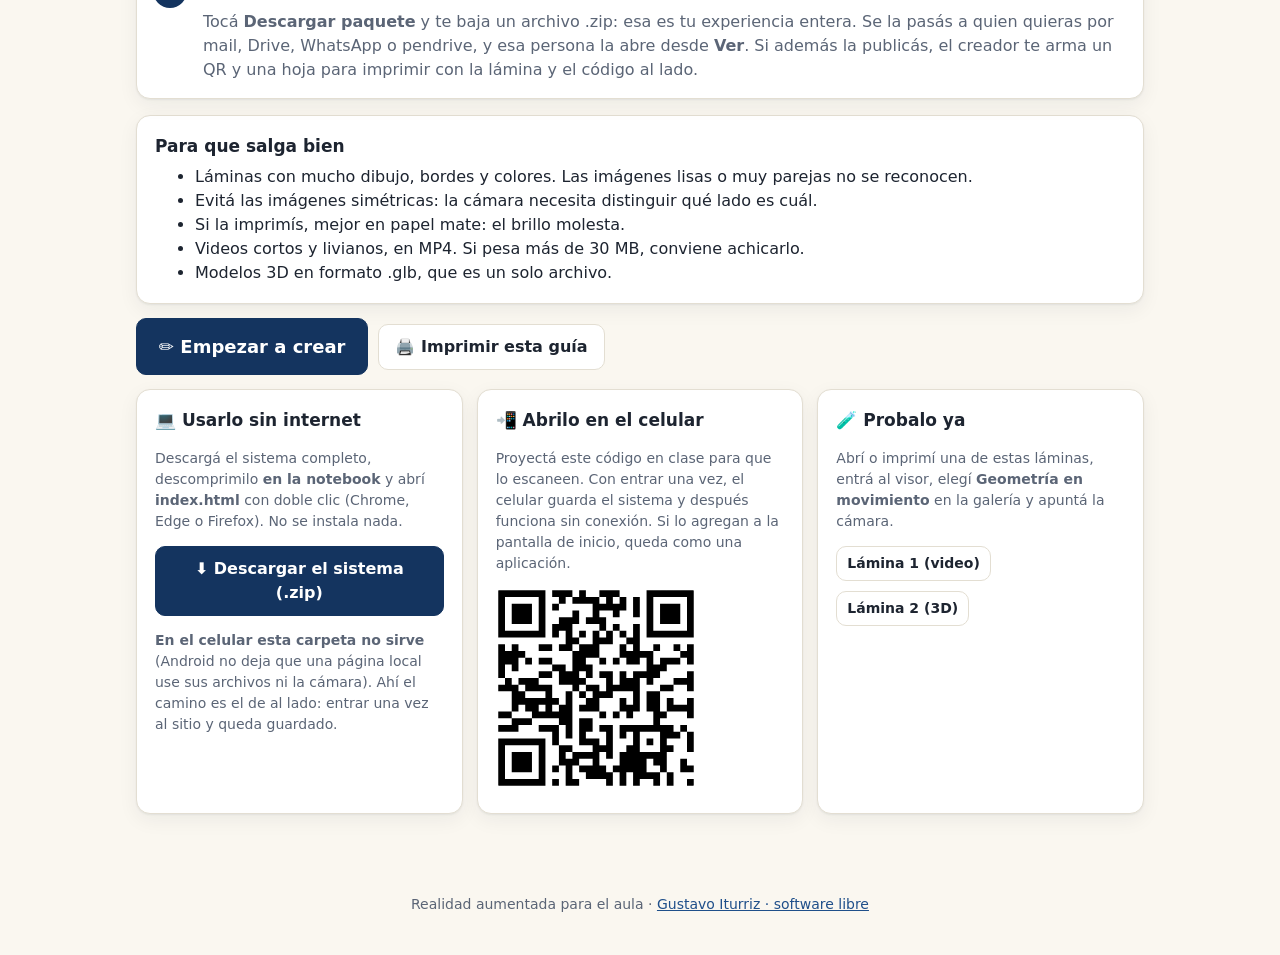
==== commit 330d1cf6: "Guía paso a paso en el inicio y contador de visitas (2.6.0) - index.html: guía de siete pasos para a" ====
--- a/index.html
+++ b/index.html
@@ -31,6 +31,7 @@
   #qr svg { width: 200px; height: 200px; background: #fff; border-radius: 8px; }
 </style>
 <script src="js/archivos.js"></script>
+<script src="js/contador.js"></script>
 <script src="lib/jszip.min.js"></script>
 <script src="lib/qrcode.js"></script>
 </head>
@@ -52,12 +53,63 @@
     <img src="ejemplos/lamina-1-geometria.jpg" alt="Lámina de ejemplo">
   </section>
 
-  <h2>¿Cómo funciona?</h2>
-  <div class="grilla">
-    <div class="tarjeta opcion"><span class="ico">🖼️</span><h3>1. Creás</h3><p class="suave" style="margin:0">En el creador elegís la imagen de la lámina y lo que querés que aparezca encima. Se genera un paquete .zip.</p></div>
-    <div class="tarjeta opcion"><span class="ico">📦</span><h3>2. Compartís</h3><p class="suave" style="margin:0">El .zip se pasa como cualquier archivo: Drive, mail, WhatsApp, pendrive o el aula virtual. Las láminas se imprimen o se proyectan.</p></div>
-    <div class="tarjeta opcion"><span class="ico">📱</span><h3>3. Lo ven</h3><p class="suave" style="margin:0">Abren el visor, eligen el .zip y apuntan la cámara a la lámina. Funciona en celulares Android, iPhone y notebooks con cámara.</p></div>
-  </div>
+  <section id="guia">
+    <h2>Cómo armo una, paso a paso</h2>
+    <p class="suave" style="margin-top:-4px">Si es tu primera vez, seguí estos siete pasos y en veinte minutos tenés la tuya andando. No hace falta saber programar.</p>
+
+    <div class="tarjeta" style="margin-bottom:14px">
+      <h3 style="margin-top:0">Antes de arrancar, juntá dos cosas</h3>
+      <p style="margin:0 0 8px"><b>La lámina.</b> Es la imagen que después vas a imprimir o mostrar en una pantalla, y a la que le vas a apuntar con la cámara. Puede ser un afiche, una foto, un dibujo tuyo, la tapa de un libro.</p>
+      <p style="margin:0"><b>Lo que aparece encima.</b> Un video, una foto, un dibujo, un modelo 3D o un audio. También podés armar un rompecabezas o una actividad de ordenar, y para esas no necesitás nada más que la lámina.</p>
+    </div>
+
+    <ol class="pasos-guia">
+      <li>
+        <h3>Entrá a Crear y cargá la lámina</h3>
+        <p>Tocá <b>Elegí la imagen de la lámina</b> y buscala en tu compu. Apenas la cargás, mirá el cartelito que aparece al lado del número: si dice que se reconoce bien, seguí tranquila. Si sale en rojo, esa imagen tiene poco dibujo y a la cámara le va a costar encontrarla: cambiala por una con más detalle y más contraste.</p>
+      </li>
+      <li>
+        <h3>Elegí qué querés que aparezca</h3>
+        <p>Con <b>Elegir archivo</b> ponés el video, la foto, el modelo 3D o el audio. Si elegís una foto, abajo te pregunta si la mostramos tal cual o si la partimos en piezas para armar un rompecabezas. Si lo que querés es una actividad de ordenar, usá los botones <b>Ordenar palabras</b> u <b>Ordenar imágenes</b> en vez de elegir archivo.</p>
+      </li>
+      <li>
+        <h3>Acomodalo mirando la vista previa</h3>
+        <p>Con los controles de la derecha cambiás el tamaño, lo movés, lo girás y le suavizás los bordes. Todo lo que tocás se ve al instante sobre la lámina, así que no hay que adivinar: lo que ves ahí es lo que vas a ver después con la cámara.</p>
+      </li>
+      <li>
+        <h3>Si querés más de una lámina, agregala</h3>
+        <p>Con <b>Agregar otra lámina</b> sumás todas las que quieras en la misma experiencia. Una sola recomendación: que sean bien distintas entre sí. Si usás varias muy parecidas, la cámara se confunde y te muestra la que no es.</p>
+      </li>
+      <li>
+        <h3>Generá la experiencia</h3>
+        <p>Tocá <b>Generar experiencia</b>. La computadora analiza cada lámina para poder reconocerla después; tarda unos segundos por lámina. No cierres la pestaña mientras trabaja.</p>
+      </li>
+      <li>
+        <h3>Probala con la cámara</h3>
+        <p>Tocá <b>Probar con la cámara</b>, aceptá el permiso y apuntá a la lámina. La podés tener impresa o mostrarla en otra pantalla, lo mismo da. Si algo no te gusta, salí, cambialo y generá de nuevo.</p>
+      </li>
+      <li>
+        <h3>Descargala y compartila</h3>
+        <p>Tocá <b>Descargar paquete</b> y te baja un archivo .zip: esa es tu experiencia entera. Se la pasás a quien quieras por mail, Drive, WhatsApp o pendrive, y esa persona la abre desde <b>Ver</b>. Si además la publicás, el creador te arma un QR y una hoja para imprimir con la lámina y el código al lado.</p>
+      </li>
+    </ol>
+
+    <div class="tarjeta">
+      <h3 style="margin-top:0">Para que salga bien</h3>
+      <ul style="margin:0">
+        <li>Láminas con mucho dibujo, bordes y colores. Las imágenes lisas o muy parejas no se reconocen.</li>
+        <li>Evitá las imágenes simétricas: la cámara necesita distinguir qué lado es cuál.</li>
+        <li>Si la imprimís, mejor en papel mate: el brillo molesta.</li>
+        <li>Videos cortos y livianos, en MP4. Si pesa más de 30 MB, conviene achicarlo.</li>
+        <li>Modelos 3D en formato .glb, que es un solo archivo.</li>
+      </ul>
+    </div>
+
+    <div class="fila no-imprimir" style="margin-top:14px">
+      <a class="btn primario grande" href="creador.html">✏️ Empezar a crear</a>
+      <button class="btn" onclick="window.print()">🖨️ Imprimir esta guía</button>
+    </div>
+  </section>
 
   <div class="grilla" style="margin-top:14px">
     <section class="tarjeta" id="caja-kit">
@@ -80,7 +132,7 @@
     </section>
   </div>
 </main>
-<footer class="pie">Realidad aumentada para el aula · <a href="acerca.html">Gustavo Iturriz · software libre</a></footer>
+<footer class="pie"><span class="oculto"><b data-contador>0</b> visitas · </span>Realidad aumentada para el aula · <a href="acerca.html">Gustavo Iturriz · software libre</a></footer>
 <script>
 (function () {
   "use strict";
--- a/css/estilo.css
+++ b/css/estilo.css
@@ -166,3 +166,22 @@
 .foto-orden .num { position: absolute; left: 4px; top: 4px; background: var(--azul); color: #fff; border-radius: 99px; width: 22px; height: 22px; display: grid; place-items: center; font-size: 12px; font-weight: 700; }
 .foto-orden .flechas { display: flex; gap: 4px; }
 .foto-orden .flechas .btn { padding: 2px 8px; min-height: 28px; }
+
+/* Guía paso a paso de la portada */
+.pasos-guia { list-style: none; counter-reset: guia; padding: 0; margin: 0 0 16px; display: grid; gap: 12px; }
+.pasos-guia > li {
+  counter-increment: guia; position: relative; background: var(--tarjeta); border: 1px solid var(--borde);
+  border-radius: var(--radio); padding: 16px 16px 16px 66px; box-shadow: var(--sombra);
+}
+.pasos-guia > li::before {
+  content: counter(guia); position: absolute; left: 16px; top: 16px;
+  width: 34px; height: 34px; border-radius: 99px; background: var(--azul); color: #fff;
+  display: grid; place-items: center; font-weight: 700; font-size: 17px;
+}
+.pasos-guia h3 { margin: 4px 0 6px; font-size: 17px; }
+.pasos-guia p { margin: 0; color: var(--suave); }
+@media (max-width: 430px) { .pasos-guia > li { padding: 56px 14px 14px 14px; } .pasos-guia > li::before { top: 14px; left: 14px; } }
+@media print {
+  .heroe, #caja-kit, #caja-qr, .no-imprimir { display: none !important; }
+  .pasos-guia > li, .tarjeta { break-inside: avoid; box-shadow: none; }
+}
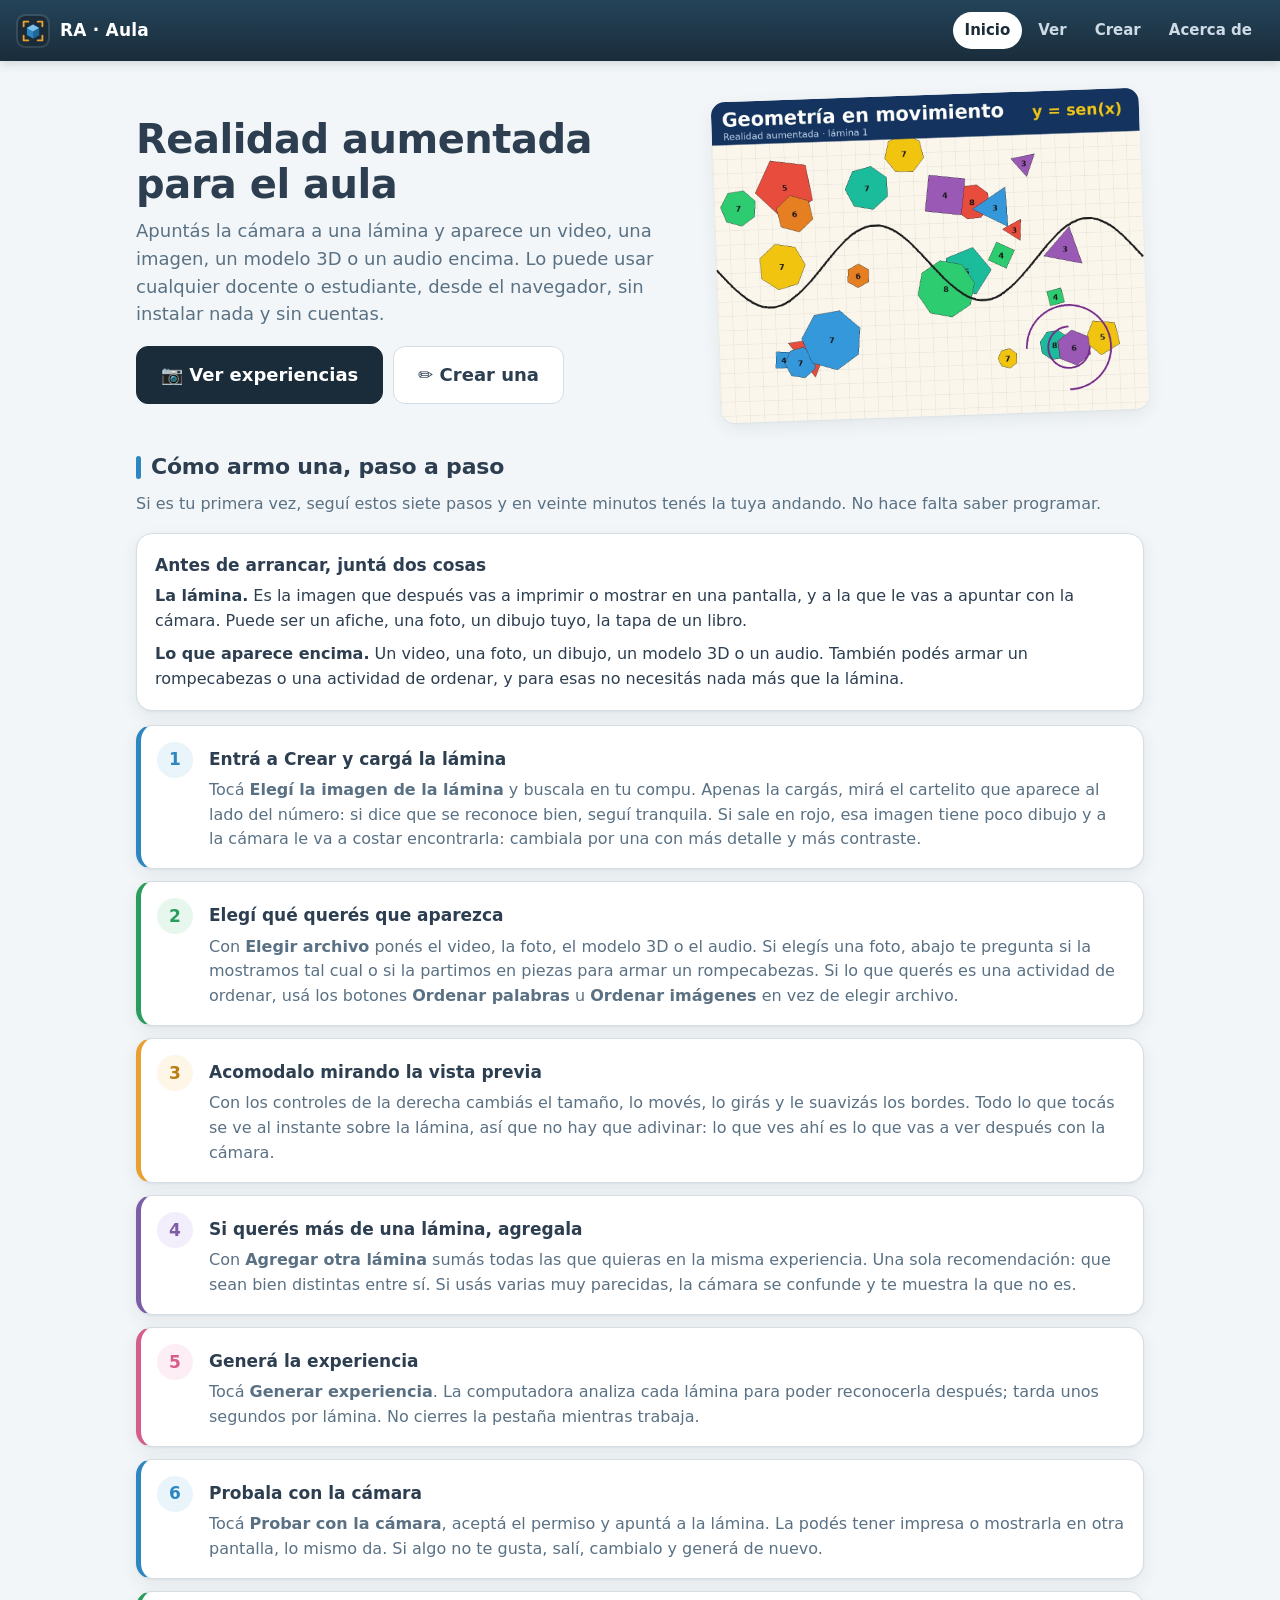
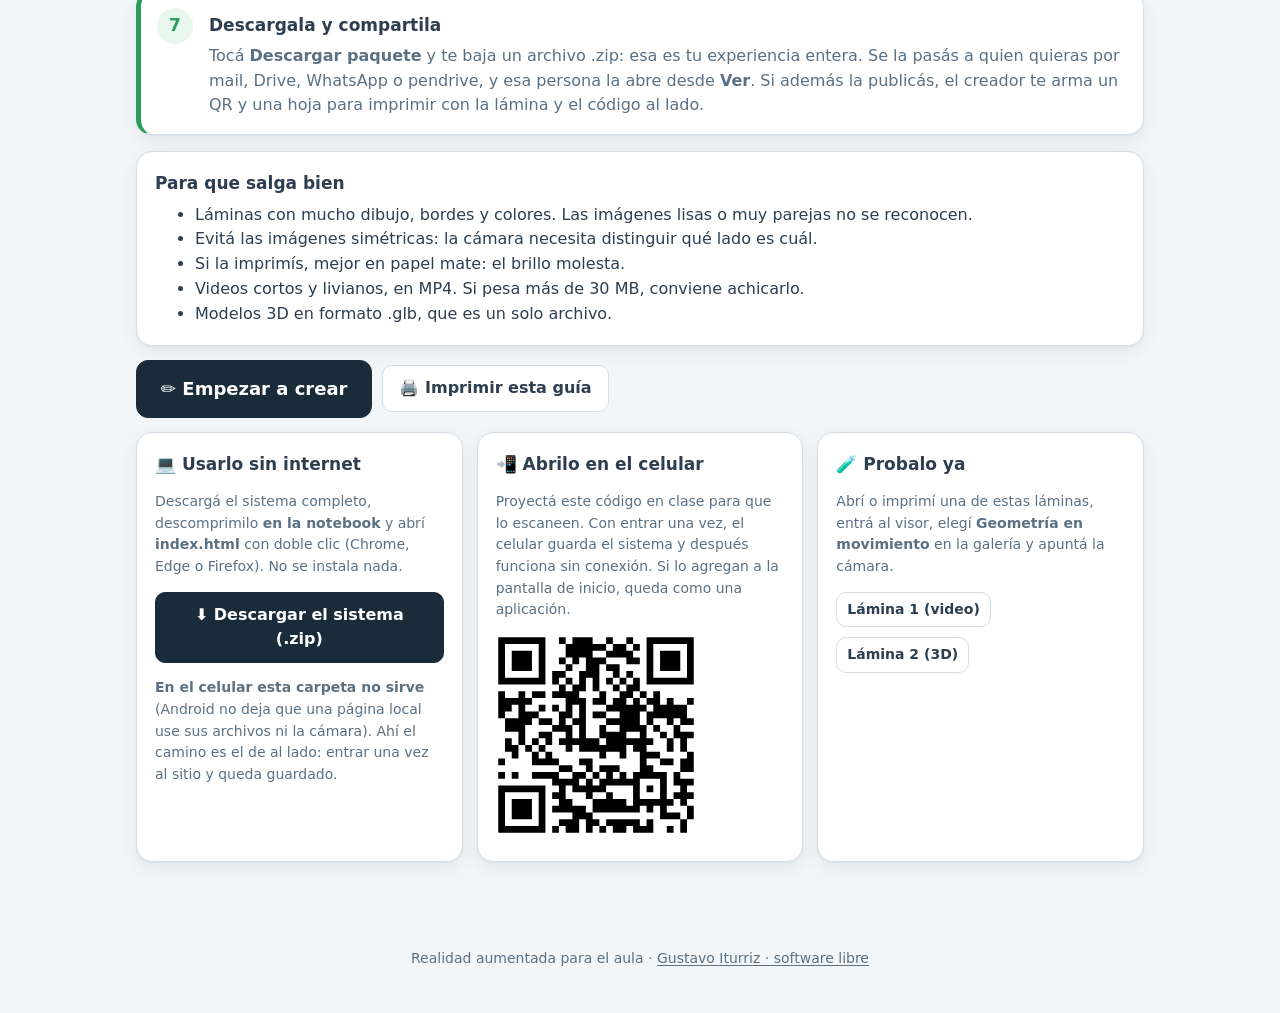
==== commit f406e39a: "Interfaz con la paleta de las otras herramientas (2.7.0) Misma paleta que uso en el resto: navy en l" ====
--- a/index.html
+++ b/index.html
@@ -5,19 +5,19 @@
 <meta name="viewport" content="width=device-width, initial-scale=1, viewport-fit=cover">
 <title>Realidad aumentada para el aula</title>
 <meta name="description" content="Sistema libre para crear y ver experiencias de realidad aumentada desde el navegador.">
-<meta name="theme-color" content="#14345f">
+<meta name="theme-color" content="#1a2c3a">
 <link rel="icon" href="img/icono.svg">
 <link rel="manifest" href="manifest.webmanifest">
 <style>
   /* Estilos mínimos escritos acá adentro: si el navegador no puede cargar los archivos
      de la carpeta (pasa en los celulares), al menos se lee el aviso de abajo. */
-  body { font-family: system-ui, -apple-system, "Segoe UI", Roboto, sans-serif; margin: 0; background: #faf7f0; color: #1d2430; line-height: 1.5; }
+  body { font-family: system-ui, -apple-system, "Segoe UI", Roboto, sans-serif; margin: 0; background: #f2f6f8; color: #2c3e50; line-height: 1.5; }
   .oculto { display: none !important; }
   #sin-archivos { display: none; max-width: 660px; margin: 0 auto; padding: 22px 16px; }
-  #sin-archivos .caja { background: #fff; border: 1px solid #e3ded2; border-radius: 14px; padding: 18px; }
+  #sin-archivos .caja { background: #fff; border: 1px solid #d5dde5; border-radius: 14px; padding: 18px; }
   #sin-archivos h2 { font-size: 21px; margin: 0 0 10px; }
   #sin-archivos li { margin-bottom: 10px; }
-  #sin-archivos code { background: #f0ece2; padding: 1px 5px; border-radius: 4px; }
+  #sin-archivos code { background: #eaf4fb; padding: 1px 5px; border-radius: 4px; }
 </style>
 <link rel="stylesheet" href="css/estilo.css">
 <style>
@@ -198,7 +198,7 @@
 window.addEventListener("load", function () {
   var jsOk = (typeof JSZip !== "undefined");
   var barra = document.querySelector("header.barra");
-  var cssOk = barra && getComputedStyle(barra).backgroundColor === "rgb(20, 52, 95)";
+  var cssOk = barra && getComputedStyle(barra).backgroundColor !== "rgba(0, 0, 0, 0)";
   if (jsOk && cssOk) return;
   var sin = document.getElementById("sin-archivos");
   document.querySelectorAll("main, header, footer").forEach(function (e) { e.style.display = "none"; });
--- a/css/estilo.css
+++ b/css/estilo.css
@@ -1,187 +1,287 @@
+/* Realidad aumentada para el aula — estilos
+ *
+ * La paleta es la misma que uso en mis otras herramientas: navy para la barra
+ * y cinco colores de acento con su fondo suave. Tipografía del sistema a
+ * propósito: nada de fuentes traídas de afuera, porque todo tiene que andar
+ * sin internet.
+ */
 :root {
-  --azul: #14345f;
-  --azul-2: #1f4f8a;
-  --ambar: #f1b80f;
-  --papel: #faf7f0;
+  /* paleta base */
+  --nav: #1a2c3a;
+  --nav-2: #24445a;
+  --verde: #2a9d5c;   --verde-bg: #e7f7ee;
+  --lila:  #7b5ea7;   --lila-bg:  #f3eefb;
+  --sol:   #e9a030;   --sol-bg:   #fef6e7;
+  --cielo: #2e86c1;   --cielo-bg: #eaf4fb;
+  --rosa:  #d65d8b;   --rosa-bg:  #fceef4;
+
+  /* superficies y texto */
+  --papel: #f2f6f8;
   --tarjeta: #ffffff;
-  --texto: #1d2430;
-  --suave: #5b6576;
-  --borde: #e3ded2;
-  --ok: #1e8e5a;
-  --aviso: #c27c0e;
+  --tarjeta-2: #f8fafb;
+  --texto: #2c3e50;
+  --suave: #5a7184;
+  --borde: #d5dde5;
+
+  /* estados */
+  --ok: var(--verde);
+  --aviso: #b97d12;
   --mal: #c0392b;
-  --radio: 14px;
-  --sombra: 0 1px 2px rgba(20, 30, 50, .06), 0 6px 20px rgba(20, 30, 50, .06);
+
+  /* alias que vienen de antes, para no romper nada */
+  --azul: var(--nav);
+  --azul-2: var(--cielo);
+  --ambar: var(--sol);
+
+  --radio: 16px;
+  --radio-chico: 10px;
+  --sombra: 0 1px 2px rgba(26, 44, 58, .05), 0 6px 18px rgba(26, 44, 58, .07);
+  --sombra-alta: 0 2px 6px rgba(26, 44, 58, .08), 0 14px 32px rgba(26, 44, 58, .12);
   color-scheme: light;
 }
 @media (prefers-color-scheme: dark) {
-  :root {
-    --papel: #12161d; --tarjeta: #1b212b; --texto: #e8ebf0; --suave: #9aa5b6; --borde: #2b3442;
-    --azul-2: #6ea0e0; --sombra: 0 1px 2px rgba(0,0,0,.3), 0 6px 20px rgba(0,0,0,.25); color-scheme: dark;
+  :root:not([data-theme="light"]) {
+    --nav: #16222c; --nav-2: #1e3344;
+    --verde-bg: #15301f; --lila-bg: #241c33; --sol-bg: #33260f; --cielo-bg: #12293a; --rosa-bg: #331823;
+    --verde: #5bc98a; --lila: #b095d8; --sol: #f0b457; --cielo: #6ab3e4; --rosa: #ea8fb2;
+    --papel: #0f171d; --tarjeta: #17222b; --tarjeta-2: #1b2832; --texto: #e6edf2; --suave: #9fb3c0; --borde: #2a3a47;
+    --aviso: #f0b457; --mal: #e8796c;
+    --sombra: 0 1px 2px rgba(0,0,0,.35), 0 6px 18px rgba(0,0,0,.3);
+    --sombra-alta: 0 2px 6px rgba(0,0,0,.4), 0 14px 32px rgba(0,0,0,.45);
+    color-scheme: dark;
   }
 }
+
 * { box-sizing: border-box; }
 html, body { margin: 0; }
 body {
   font-family: system-ui, -apple-system, "Segoe UI", Roboto, Ubuntu, "Noto Sans", sans-serif;
-  background: var(--papel); color: var(--texto); line-height: 1.5; font-size: 16px;
-}
-a { color: var(--azul-2); }
+  background: var(--papel); color: var(--texto); line-height: 1.55; font-size: 16px;
+  -webkit-text-size-adjust: 100%;
+}
+a { color: var(--cielo); text-underline-offset: 2px; }
+:focus-visible { outline: 3px solid var(--cielo); outline-offset: 2px; border-radius: 4px; }
+
+/* ---- Barra superior ---- */
 .barra {
-  background: var(--azul); color: #fff; padding: 14px 16px;
+  /* el color va aparte del degradé: las páginas lo leen para saber si el CSS cargó */
+  background-color: var(--nav);
+  background-image: linear-gradient(180deg, var(--nav-2), var(--nav));
+  color: #fff; padding: 12px 16px;
   display: flex; align-items: center; gap: 12px; flex-wrap: wrap;
-}
-.barra .marca { display: flex; align-items: center; gap: 10px; color: #fff; text-decoration: none; font-weight: 700; letter-spacing: .2px; }
-.barra .marca img { width: 32px; height: 32px; }
-.barra nav { margin-left: auto; display: flex; gap: 6px; flex-wrap: wrap; }
-.barra nav a { color: #dfe8f5; text-decoration: none; padding: 6px 10px; border-radius: 8px; font-size: 15px; }
-.barra nav a:hover, .barra nav a[aria-current] { background: rgba(255,255,255,.12); color: #fff; }
-main { max-width: 1040px; margin: 0 auto; padding: 22px 16px 60px; }
-h1 { font-size: clamp(26px, 4.5vw, 38px); line-height: 1.15; margin: 8px 0 10px; }
-h2 { font-size: 21px; margin: 28px 0 10px; }
+  box-shadow: 0 2px 10px rgba(26, 44, 58, .18);
+  position: relative; z-index: 2;
+}
+.barra .marca {
+  display: flex; align-items: center; gap: 10px; color: #fff; text-decoration: none;
+  font-weight: 800; letter-spacing: .2px; font-size: 17px;
+}
+.barra .marca img { width: 34px; height: 34px; border-radius: 9px; background: rgba(255,255,255,.1); padding: 2px; }
+.barra nav { margin-left: auto; display: flex; gap: 4px; flex-wrap: wrap; }
+.barra nav a {
+  color: #cddbe6; text-decoration: none; padding: 7px 12px; border-radius: 99px;
+  font-size: 15px; font-weight: 600; transition: background .15s, color .15s;
+}
+.barra nav a:hover { background: rgba(255,255,255,.12); color: #fff; }
+.barra nav a[aria-current] { background: #fff; color: var(--nav); }
+
+main { max-width: 1040px; margin: 0 auto; padding: 24px 16px 64px; }
+h1 { font-size: clamp(27px, 5vw, 40px); line-height: 1.12; margin: 10px 0 10px; letter-spacing: -.5px; }
+h2 {
+  font-size: 22px; margin: 34px 0 12px; letter-spacing: -.2px;
+  display: flex; align-items: center; gap: 10px;
+}
+h2::before {
+  content: ""; width: 5px; height: 1.05em; border-radius: 99px; background: var(--cielo); flex: none;
+}
 h3 { font-size: 17px; margin: 0 0 6px; }
 p.bajada { color: var(--suave); font-size: 18px; margin-top: 0; max-width: 720px; }
-.tarjeta { background: var(--tarjeta); border: 1px solid var(--borde); border-radius: var(--radio); padding: 18px; box-shadow: var(--sombra); }
+
+/* ---- Piezas ---- */
+.tarjeta {
+  background: var(--tarjeta); border: 1px solid var(--borde); border-radius: var(--radio);
+  padding: 18px; box-shadow: var(--sombra);
+}
 .grilla { display: grid; gap: 14px; grid-template-columns: repeat(auto-fill, minmax(250px, 1fr)); }
+.grilla .opcion { transition: transform .15s, box-shadow .15s, border-color .15s; }
+.grilla a.opcion:hover { transform: translateY(-2px); box-shadow: var(--sombra-alta); border-color: var(--cielo); }
+
 .btn {
   appearance: none; border: 1px solid var(--borde); background: var(--tarjeta); color: var(--texto);
-  font: inherit; font-weight: 600; padding: 10px 16px; border-radius: 10px; cursor: pointer;
+  font: inherit; font-weight: 600; padding: 10px 16px; border-radius: var(--radio-chico); cursor: pointer;
   display: inline-flex; align-items: center; gap: 8px; text-decoration: none; min-height: 44px;
-}
-.btn:hover { border-color: var(--azul-2); }
-.btn:disabled { opacity: .5; cursor: not-allowed; }
-.btn.primario { background: var(--azul); color: #fff; border-color: var(--azul); }
-.btn.primario:hover { background: var(--azul-2); }
-.btn.grande { font-size: 18px; padding: 14px 22px; min-height: 54px; }
+  transition: transform .12s, box-shadow .15s, border-color .15s, background .15s;
+}
+.btn:hover { border-color: var(--cielo); box-shadow: var(--sombra); }
+.btn:active { transform: translateY(1px); }
+.btn:disabled { opacity: .5; cursor: not-allowed; transform: none; box-shadow: none; }
+.btn.primario { background: var(--nav); color: #fff; border-color: var(--nav); }
+.btn.primario:hover { background: var(--nav-2); border-color: var(--nav-2); }
+.btn.grande { font-size: 18px; padding: 14px 24px; min-height: 54px; border-radius: 12px; }
 .btn.chico { padding: 6px 10px; min-height: 34px; font-size: 14px; }
 .btn.peligro { color: var(--mal); }
+.btn.peligro:hover { border-color: var(--mal); }
+
 .fila { display: flex; gap: 10px; flex-wrap: wrap; align-items: center; }
 .suave { color: var(--suave); }
 .chico { font-size: 14px; }
 .oculto { display: none !important; }
+
+/* ---- Abrir una experiencia ---- */
 .zona-soltar {
   display: grid; justify-items: center; gap: 4px;
   border: 2px dashed var(--borde); border-radius: var(--radio); padding: 24px 16px; text-align: center;
   color: var(--suave); transition: border-color .15s, background .15s; cursor: pointer; background: var(--tarjeta);
 }
+.zona-soltar:hover { border-color: var(--cielo); background: var(--cielo-bg); }
 .zona-soltar .icono { font-size: 40px; line-height: 1; }
 .zona-soltar .titulo { font-size: 18px; color: var(--texto); }
-/* Las dos formas de abrir una experiencia, una al lado de la otra */
+.zona-soltar.encima { border-color: var(--cielo); background: var(--cielo-bg); }
 .entrada { display: grid; gap: 12px; grid-template-columns: 1fr 1fr; align-items: stretch; }
 .entrada > * { margin: 0; }
 .entrada .btn { justify-content: center; flex-direction: column; gap: 6px; padding: 24px 16px; border-radius: var(--radio); text-align: center; }
 .entrada .btn .icono { font-size: 40px; line-height: 1; }
 .entrada .btn .chico { font-weight: 400; opacity: .85; }
 @media (max-width: 560px) { .entrada { grid-template-columns: 1fr; } }
-.zona-soltar.encima { border-color: var(--azul-2); background: rgba(31,79,138,.06); }
-.aviso { border-left: 4px solid var(--aviso); background: rgba(241,184,15,.12); padding: 10px 14px; border-radius: 8px; }
-.error { border-left: 4px solid var(--mal); background: rgba(192,57,43,.1); padding: 10px 14px; border-radius: 8px; }
-.okmsg { border-left: 4px solid var(--ok); background: rgba(30,142,90,.1); padding: 10px 14px; border-radius: 8px; }
-.item-lista { display: flex; gap: 12px; align-items: center; padding: 10px; border: 1px solid var(--borde); border-radius: 12px; background: var(--tarjeta); }
-.item-lista img { width: 64px; height: 64px; object-fit: cover; border-radius: 8px; background: #ddd; flex: none; }
+
+/* ---- Mensajes ---- */
+.aviso, .error, .okmsg { padding: 11px 15px; border-radius: var(--radio-chico); border-left: 5px solid; }
+.aviso { border-color: var(--sol); background: var(--sol-bg); color: var(--texto); }
+.error { border-color: var(--mal); background: var(--rosa-bg); color: var(--texto); }
+.okmsg { border-color: var(--verde); background: var(--verde-bg); color: var(--texto); }
+
+/* ---- Listas de experiencias ---- */
+.item-lista {
+  display: flex; gap: 12px; align-items: center; padding: 11px;
+  border: 1px solid var(--borde); border-radius: var(--radio); background: var(--tarjeta);
+  transition: border-color .15s, box-shadow .15s;
+}
+.item-lista:hover { border-color: var(--cielo); box-shadow: var(--sombra); }
+.item-lista img { width: 64px; height: 64px; object-fit: cover; border-radius: var(--radio-chico); background: var(--tarjeta-2); flex: none; }
 .item-lista .info { flex: 1; min-width: 0; }
 .item-lista .info b { display: block; overflow: hidden; text-overflow: ellipsis; white-space: nowrap; }
 .lista { display: grid; gap: 10px; }
 .miniaturas { display: flex; gap: 10px; flex-wrap: wrap; }
 .miniaturas figure { margin: 0; width: 140px; }
-.miniaturas img { width: 140px; height: 105px; object-fit: contain; background: #eee; border-radius: 8px; border: 1px solid var(--borde); }
+.miniaturas img { width: 140px; height: 105px; object-fit: contain; background: var(--tarjeta-2); border-radius: var(--radio-chico); border: 1px solid var(--borde); }
 .miniaturas figcaption { font-size: 13px; color: var(--suave); }
-label.campo { display: grid; gap: 4px; font-weight: 600; font-size: 15px; }
+
+/* ---- Formularios ---- */
+label.campo { display: grid; gap: 5px; font-weight: 600; font-size: 15px; }
 input[type=text], textarea, select {
-  font: inherit; padding: 9px 11px; border-radius: 9px; border: 1px solid var(--borde); background: var(--tarjeta); color: var(--texto); width: 100%;
+  font: inherit; padding: 10px 12px; border-radius: var(--radio-chico); border: 1px solid var(--borde);
+  background: var(--tarjeta); color: var(--texto); width: 100%; transition: border-color .15s, box-shadow .15s;
+}
+input[type=text]:focus, textarea:focus, select:focus {
+  outline: none; border-color: var(--cielo); box-shadow: 0 0 0 3px var(--cielo-bg);
 }
 textarea { min-height: 70px; resize: vertical; }
-input[type=range] { width: 100%; }
+input[type=range] { width: 100%; accent-color: var(--cielo); }
+input[type=checkbox] { accent-color: var(--cielo); width: 18px; height: 18px; }
 .progreso { height: 10px; background: var(--borde); border-radius: 99px; overflow: hidden; }
-.progreso > div { height: 100%; width: 0; background: var(--azul-2); transition: width .2s; }
-footer.pie { text-align: center; color: var(--suave); font-size: 14px; padding: 20px 16px 40px; }
+.progreso > div { height: 100%; width: 0; background: linear-gradient(90deg, var(--cielo), var(--verde)); transition: width .2s; }
+
+footer.pie { text-align: center; color: var(--suave); font-size: 14px; padding: 22px 16px 44px; }
+footer.pie a { color: var(--suave); }
 
 /* ---- Pantalla de RA ---- */
 #ra { position: fixed; inset: 0; z-index: 50; background: #000; overflow: hidden; }
 .ra-hud { position: fixed; z-index: 60; left: 0; right: 0; top: 0; display: flex; gap: 8px; padding: 12px; justify-content: space-between; pointer-events: none; }
-.ra-hud .btn { pointer-events: auto; background: rgba(0,0,0,.55); color: #fff; border-color: rgba(255,255,255,.25); backdrop-filter: blur(4px); }
+.ra-hud .btn { pointer-events: auto; background: rgba(12, 20, 26, .6); color: #fff; border-color: rgba(255,255,255,.25); backdrop-filter: blur(6px); }
+.ra-hud .btn:hover { background: rgba(12, 20, 26, .78); }
 .ra-escaneo {
   position: fixed; z-index: 60; left: 50%; bottom: 22px; transform: translateX(-50%); width: min(92vw, 520px);
-  background: rgba(0,0,0,.62); color: #fff; border-radius: 16px; padding: 12px 14px; text-align: center; pointer-events: none;
-  backdrop-filter: blur(4px);
+  background: rgba(12, 20, 26, .66); color: #fff; border-radius: var(--radio); padding: 13px 15px;
+  text-align: center; pointer-events: none; backdrop-filter: blur(6px); font-weight: 600;
 }
 .ra-escaneo .tiras { display: flex; gap: 8px; justify-content: center; margin-top: 8px; overflow: hidden; }
 .ra-escaneo img { height: 54px; border-radius: 6px; border: 2px solid rgba(255,255,255,.7); }
-.ra-escaneo .mira { width: 46px; height: 46px; margin: 0 auto 6px; border: 3px solid var(--ambar); border-radius: 10px; animation: latido 1.4s ease-in-out infinite; }
+.ra-escaneo .mira { width: 46px; height: 46px; margin: 0 auto 6px; border: 3px solid var(--sol); border-radius: 12px; animation: latido 1.4s ease-in-out infinite; }
 @keyframes latido { 50% { transform: scale(.82); opacity: .6; } }
 .ra-cargando { position: fixed; z-index: 61; inset: 0; display: grid; place-items: center; color: #fff; text-align: center; pointer-events: none; }
-.ra-cargando .rueda { width: 48px; height: 48px; border: 5px solid rgba(255,255,255,.25); border-top-color: var(--ambar); border-radius: 50%; animation: gira 1s linear infinite; margin: 0 auto 12px; }
+.ra-cargando .rueda { width: 48px; height: 48px; border: 5px solid rgba(255,255,255,.22); border-top-color: var(--sol); border-radius: 50%; animation: gira 1s linear infinite; margin: 0 auto 12px; }
 @keyframes gira { to { transform: rotate(360deg); } }
-.ra-error { position: fixed; z-index: 62; left: 16px; right: 16px; top: 80px; background: #fff; color: #222; border-radius: 14px; padding: 16px; max-width: 520px; margin: 0 auto; }
+.ra-error { position: fixed; z-index: 62; left: 16px; right: 16px; top: 80px; background: var(--tarjeta); color: var(--texto); border-radius: var(--radio); padding: 18px; max-width: 520px; margin: 0 auto; box-shadow: var(--sombra-alta); }
 .a-enter-vr, .a-enter-ar, .a-orientation-modal { display: none !important; }
+.ra-enlace {
+  position: fixed; z-index: 63; left: 50%; transform: translateX(-50%); bottom: 96px;
+  background: rgba(26, 44, 58, .92); color: #fff; border-color: rgba(255,255,255,.25);
+  backdrop-filter: blur(6px); max-width: 86vw;
+}
+.ra-festejo {
+  position: fixed; z-index: 64; left: 50%; top: 50%; transform: translate(-50%, -50%) scale(1);
+  background: rgba(26, 44, 58, .95); color: #fff; padding: 24px 32px; border-radius: 22px;
+  font-size: 26px; font-weight: 800; text-align: center; max-width: 84vw;
+  box-shadow: 0 10px 44px rgba(0,0,0,.5); animation: festejo .45s ease-out;
+  display: grid; gap: 8px; justify-items: center; transition: opacity .7s, transform .7s;
+}
+.ra-festejo span { font-size: 46px; }
+.ra-festejo.se-va { opacity: 0; transform: translate(-50%, -50%) scale(.9); }
+@keyframes festejo { from { transform: translate(-50%, -50%) scale(.6); opacity: 0; } }
 
 /* ---- Lector de QR ---- */
 .qr-capa { position: fixed; inset: 0; z-index: 70; background: #000; display: grid; place-items: center; }
 .qr-capa .qr-video { position: absolute; inset: 0; width: 100%; height: 100%; object-fit: cover; }
-.qr-capa .qr-marco { position: relative; width: min(68vw, 280px); aspect-ratio: 1; border: 3px solid var(--ambar); border-radius: 18px; box-shadow: 0 0 0 100vmax rgba(0,0,0,.45); }
+.qr-capa .qr-marco { position: relative; width: min(68vw, 280px); aspect-ratio: 1; border: 3px solid var(--sol); border-radius: 20px; box-shadow: 0 0 0 100vmax rgba(0,0,0,.45); }
 .qr-capa .qr-texto { position: absolute; left: 16px; right: 16px; bottom: 112px; text-align: center; color: #fff; font-weight: 600; text-shadow: 0 1px 4px #000; }
-.qr-capa .qr-cerrar { position: absolute; left: 50%; transform: translateX(-50%); bottom: 36px; background: rgba(0,0,0,.6); color: #fff; border-color: rgba(255,255,255,.3); }
+.qr-capa .qr-cerrar { position: absolute; left: 50%; transform: translateX(-50%); bottom: 36px; background: rgba(12,20,26,.65); color: #fff; border-color: rgba(255,255,255,.3); }
 
 /* ---- Hoja para imprimir ---- */
 .hoja { max-width: 760px; margin: 0 auto; }
 .hoja .lamina-img { width: 100%; border: 1px solid #ccc; border-radius: 6px; }
 .hoja .pie-qr { display: flex; gap: 18px; align-items: center; margin-top: 14px; }
 .hoja .pie-qr svg { width: 150px; height: 150px; flex: none; background: #fff; }
+
+/* ---- Tira de imágenes a ordenar, en el creador ---- */
+.tira-fotos { display: flex; gap: 8px; flex-wrap: wrap; margin: 6px 0; }
+.foto-orden { position: relative; width: 92px; display: grid; gap: 4px; justify-items: center; }
+.foto-orden img { width: 92px; height: 70px; object-fit: contain; background: var(--tarjeta); border: 1px solid var(--borde); border-radius: 8px; }
+.foto-orden .num { position: absolute; left: 4px; top: 4px; background: var(--nav); color: #fff; border-radius: 99px; width: 22px; height: 22px; display: grid; place-items: center; font-size: 12px; font-weight: 700; }
+.foto-orden .flechas { display: flex; gap: 4px; }
+.foto-orden .flechas .btn { padding: 2px 8px; min-height: 28px; }
+
+/* ---- Guía paso a paso de la portada ---- */
+.pasos-guia { list-style: none; counter-reset: guia; padding: 0; margin: 0 0 16px; display: grid; gap: 12px; }
+.pasos-guia > li {
+  counter-increment: guia; position: relative; background: var(--tarjeta); border: 1px solid var(--borde);
+  border-radius: var(--radio); padding: 16px 18px 16px 68px; box-shadow: var(--sombra);
+  border-left: 5px solid var(--cielo);
+}
+.pasos-guia > li::before {
+  content: counter(guia); position: absolute; left: 16px; top: 16px;
+  width: 36px; height: 36px; border-radius: 99px; background: var(--cielo-bg); color: var(--cielo);
+  display: grid; place-items: center; font-weight: 800; font-size: 17px;
+}
+/* cada paso con su color, como en mis otras fichas */
+.pasos-guia > li:nth-child(5n+2) { border-left-color: var(--verde); }
+.pasos-guia > li:nth-child(5n+2)::before { background: var(--verde-bg); color: var(--verde); }
+.pasos-guia > li:nth-child(5n+3) { border-left-color: var(--sol); }
+.pasos-guia > li:nth-child(5n+3)::before { background: var(--sol-bg); color: var(--aviso); }
+.pasos-guia > li:nth-child(5n+4) { border-left-color: var(--lila); }
+.pasos-guia > li:nth-child(5n+4)::before { background: var(--lila-bg); color: var(--lila); }
+.pasos-guia > li:nth-child(5n+5) { border-left-color: var(--rosa); }
+.pasos-guia > li:nth-child(5n+5)::before { background: var(--rosa-bg); color: var(--rosa); }
+.pasos-guia h3 { margin: 4px 0 6px; font-size: 17px; }
+.pasos-guia p { margin: 0; color: var(--suave); }
+@media (max-width: 430px) {
+  .pasos-guia > li { padding: 58px 15px 15px 15px; }
+  .pasos-guia > li::before { top: 14px; left: 14px; }
+}
+
+/* ---- Pantallas angostas ---- */
+@media (max-width: 430px) {
+  .item-lista { flex-wrap: wrap; }
+  .item-lista .btn { flex: 1 1 100%; justify-content: center; }
+  .item-lista .info { flex: 1 1 60%; }
+}
+
+/* ---- Impresión ---- */
 @media print {
   body { background: #fff; }
   .barra, .pie, .no-imprimir { display: none !important; }
   .hoja { max-width: none; }
   .hoja .salto { page-break-after: always; }
-}
-
-/* Pantallas angostas: que la fila de cada experiencia no se desborde */
-@media (max-width: 430px) {
-  .item-lista { flex-wrap: wrap; }
-  .item-lista .btn { flex: 1 1 100%; justify-content: center; }
-  .item-lista .info { flex: 1 1 60%; }
-}
-
-.ra-enlace {
-  position: fixed; z-index: 63; left: 50%; transform: translateX(-50%); bottom: 96px;
-  background: rgba(20,52,95,.92); color: #fff; border-color: rgba(255,255,255,.25);
-  backdrop-filter: blur(4px); max-width: 86vw;
-}
-
-/* Cartel de rompecabezas completado */
-.ra-festejo {
-  position: fixed; z-index: 64; left: 50%; top: 50%; transform: translate(-50%, -50%) scale(1);
-  background: rgba(20,52,95,.94); color: #fff; padding: 22px 30px; border-radius: 20px;
-  font-size: 26px; font-weight: 700; text-align: center; max-width: 84vw;
-  box-shadow: 0 10px 40px rgba(0,0,0,.45); animation: festejo .45s ease-out;
-  display: grid; gap: 8px; justify-items: center; transition: opacity .7s, transform .7s;
-}
-.ra-festejo span { font-size: 46px; }
-.ra-festejo.se-va { opacity: 0; transform: translate(-50%, -50%) scale(.9); }
-@keyframes festejo { from { transform: translate(-50%, -50%) scale(.6); opacity: 0; } }
-
-/* Tira de imágenes a ordenar, en el creador */
-.tira-fotos { display: flex; gap: 8px; flex-wrap: wrap; margin: 6px 0; }
-.foto-orden { position: relative; width: 92px; display: grid; gap: 4px; justify-items: center; }
-.foto-orden img { width: 92px; height: 70px; object-fit: contain; background: #fff; border: 1px solid var(--borde); border-radius: 6px; }
-.foto-orden .num { position: absolute; left: 4px; top: 4px; background: var(--azul); color: #fff; border-radius: 99px; width: 22px; height: 22px; display: grid; place-items: center; font-size: 12px; font-weight: 700; }
-.foto-orden .flechas { display: flex; gap: 4px; }
-.foto-orden .flechas .btn { padding: 2px 8px; min-height: 28px; }
-
-/* Guía paso a paso de la portada */
-.pasos-guia { list-style: none; counter-reset: guia; padding: 0; margin: 0 0 16px; display: grid; gap: 12px; }
-.pasos-guia > li {
-  counter-increment: guia; position: relative; background: var(--tarjeta); border: 1px solid var(--borde);
-  border-radius: var(--radio); padding: 16px 16px 16px 66px; box-shadow: var(--sombra);
-}
-.pasos-guia > li::before {
-  content: counter(guia); position: absolute; left: 16px; top: 16px;
-  width: 34px; height: 34px; border-radius: 99px; background: var(--azul); color: #fff;
-  display: grid; place-items: center; font-weight: 700; font-size: 17px;
-}
-.pasos-guia h3 { margin: 4px 0 6px; font-size: 17px; }
-.pasos-guia p { margin: 0; color: var(--suave); }
-@media (max-width: 430px) { .pasos-guia > li { padding: 56px 14px 14px 14px; } .pasos-guia > li::before { top: 14px; left: 14px; } }
-@media print {
-  .heroe, #caja-kit, #caja-qr, .no-imprimir { display: none !important; }
+  .heroe, #caja-kit, #caja-qr { display: none !important; }
   .pasos-guia > li, .tarjeta { break-inside: avoid; box-shadow: none; }
-}
+  h2::before { display: none; }
+}
